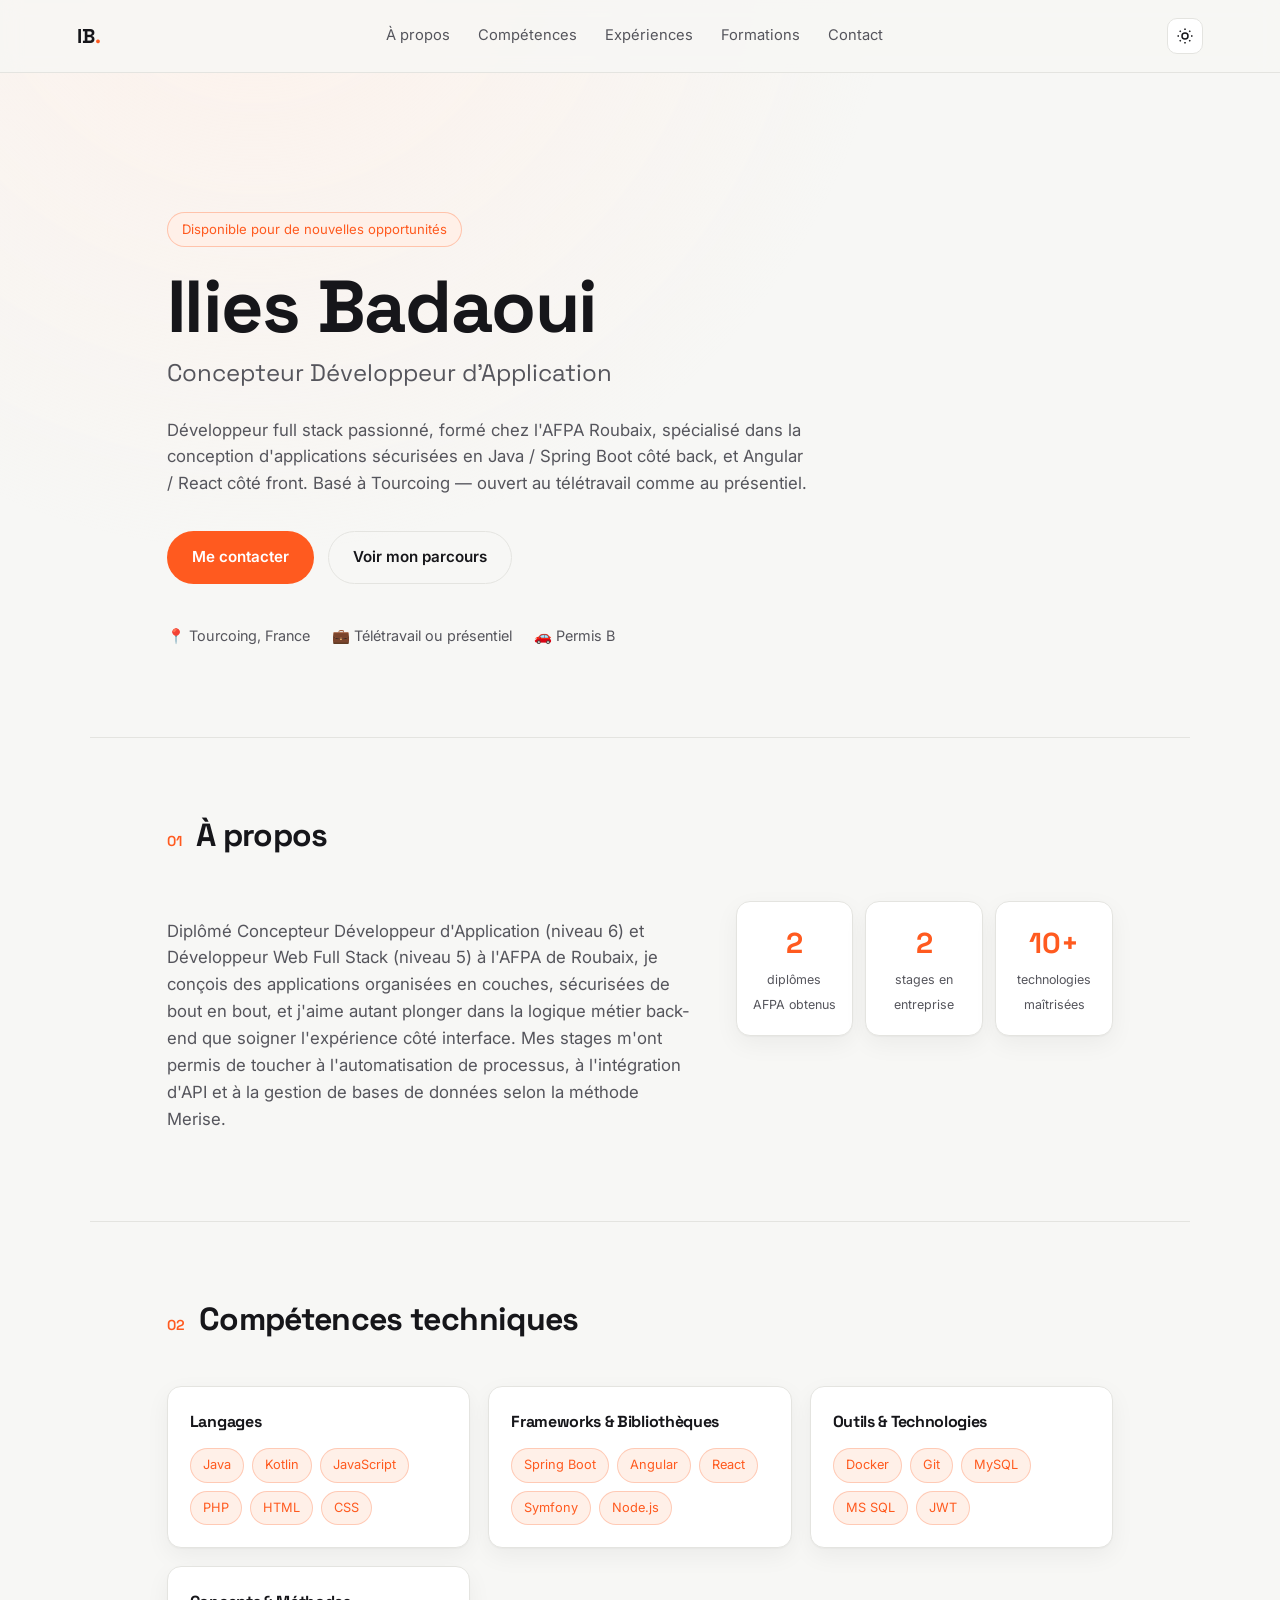
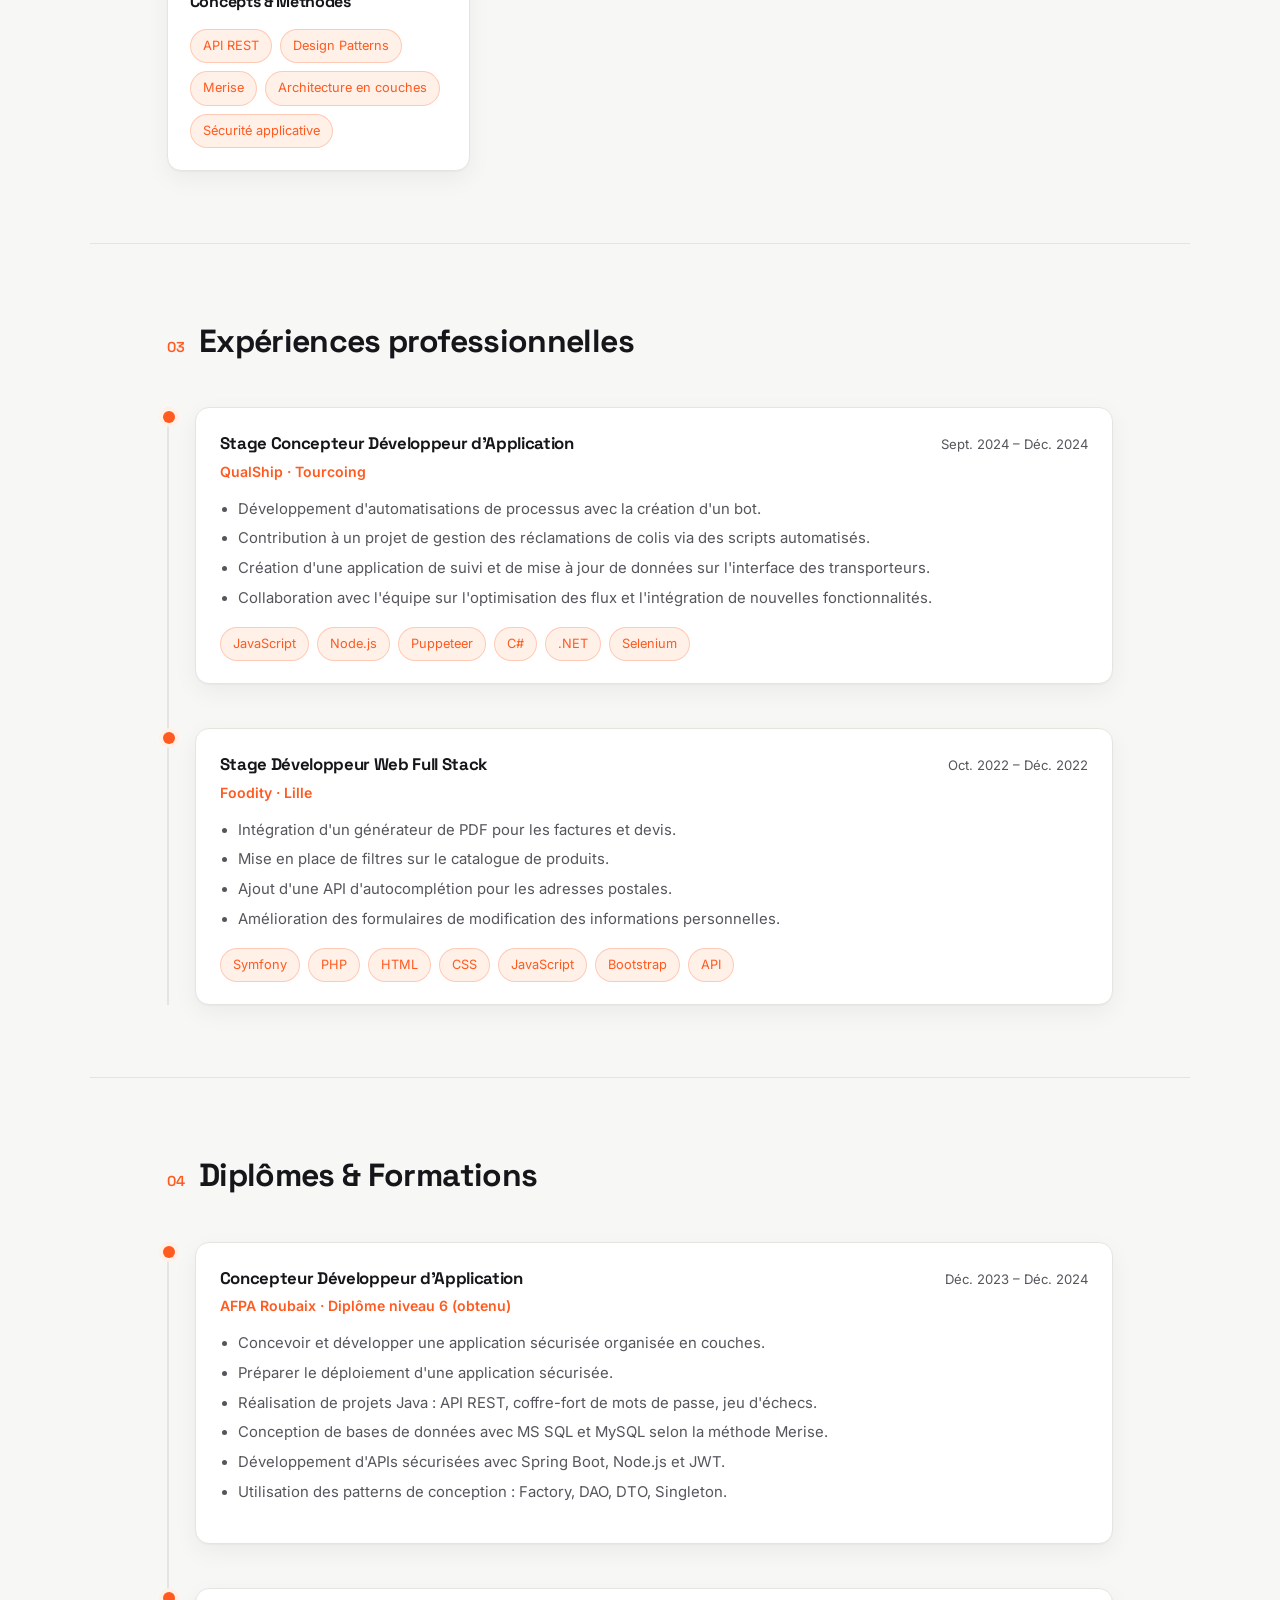
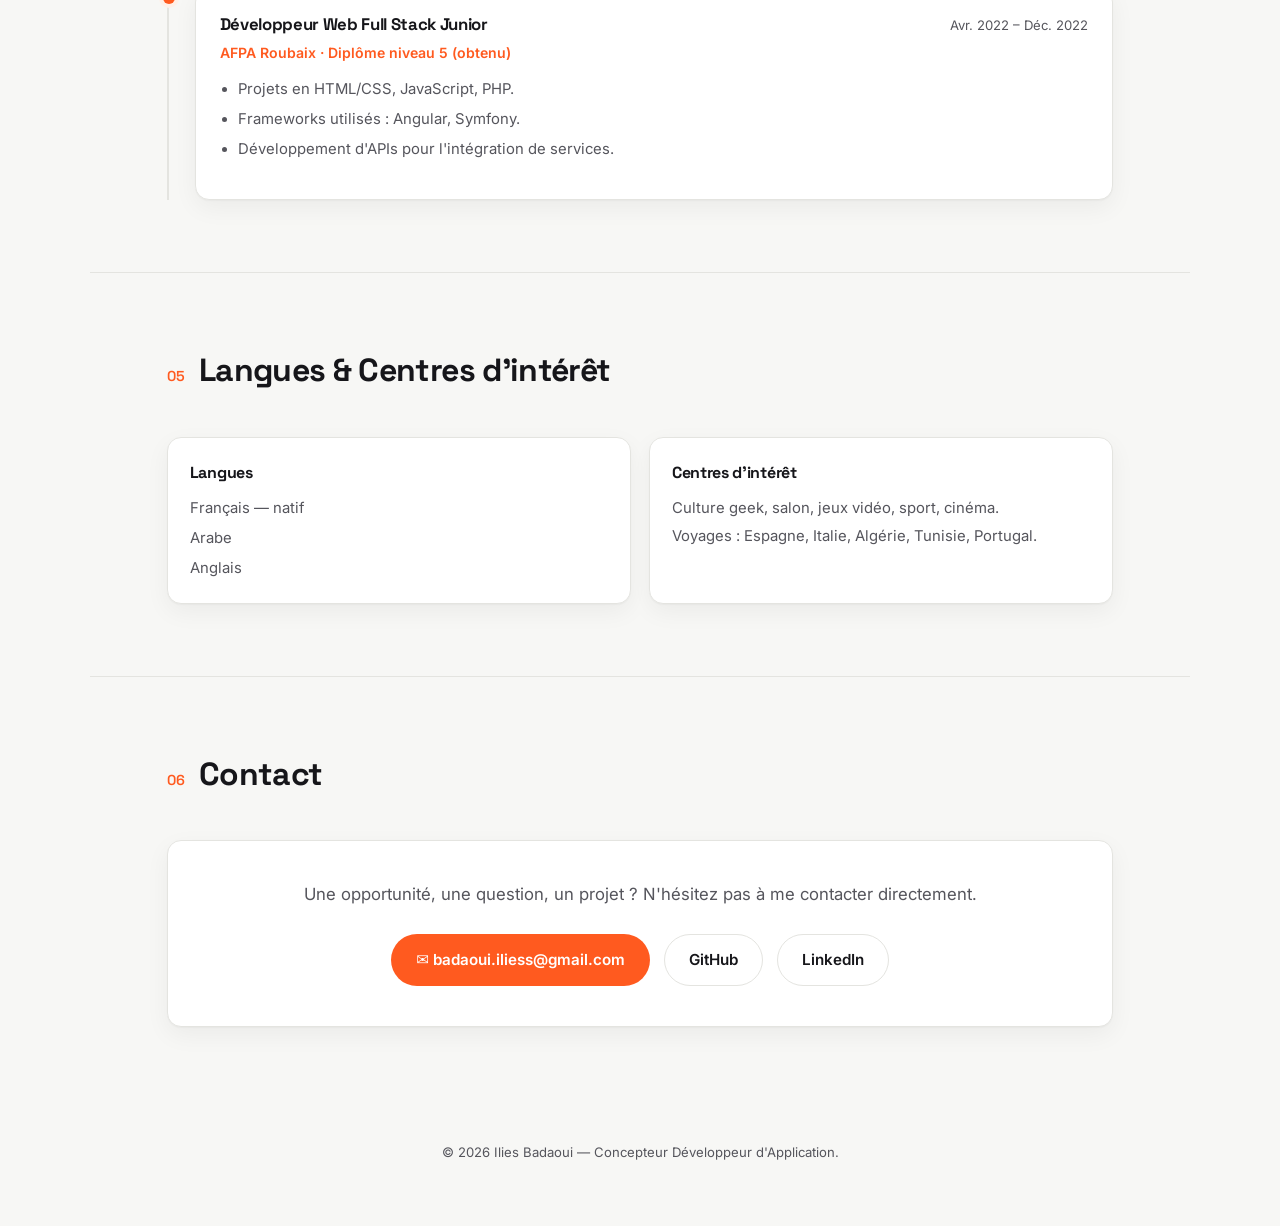
==== index.html @ b1a781f2 "Initial commit: portfolio Ilies Badaoui Site vitrine statique (HTML/CSS/JS) genere a partir du CV, p" ====
<!DOCTYPE html>
<html lang="fr">
<head>
<meta charset="UTF-8">
<meta name="viewport" content="width=device-width, initial-scale=1.0">
<title>Ilies Badaoui — Concepteur Développeur d'Application</title>
<meta name="description" content="Portfolio d'Ilies Badaoui, concepteur développeur d'application full stack — Java, Spring Boot, Angular, React, Node.js.">
<link rel="icon" href="data:,">
<link rel="preconnect" href="https://fonts.googleapis.com">
<link rel="preconnect" href="https://fonts.gstatic.com" crossorigin>
<link href="https://fonts.googleapis.com/css2?family=Space+Grotesk:wght@500;600;700&family=Inter:wght@400;500;600&display=swap" rel="stylesheet">
<link rel="stylesheet" href="style.css">
</head>
<body>

<div class="noise"></div>

<header class="nav">
  <a href="#top" class="nav-brand">IB<span class="dot">.</span></a>
  <nav class="nav-links">
    <a href="#apropos">À propos</a>
    <a href="#competences">Compétences</a>
    <a href="#experiences">Expériences</a>
    <a href="#formations">Formations</a>
    <a href="#contact">Contact</a>
  </nav>
  <div class="nav-actions">
    <button id="themeToggle" class="icon-btn" aria-label="Changer de thème" title="Changer de thème">
      <svg class="icon-sun" width="18" height="18" viewBox="0 0 24 24" fill="none" stroke="currentColor" stroke-width="2"><circle cx="12" cy="12" r="4"/><path d="M12 2v2M12 20v2M4.93 4.93l1.41 1.41M17.66 17.66l1.41 1.41M2 12h2M20 12h2M4.93 19.07l1.41-1.41M17.66 6.34l1.41-1.41"/></svg>
      <svg class="icon-moon" width="18" height="18" viewBox="0 0 24 24" fill="none" stroke="currentColor" stroke-width="2"><path d="M21 12.79A9 9 0 1 1 11.21 3 7 7 0 0 0 21 12.79z"/></svg>
    </button>
    <button class="nav-burger" id="navBurger" aria-label="Ouvrir le menu">
      <span></span><span></span><span></span>
    </button>
  </div>
</header>

<main id="top">

  <section class="hero">
    <div class="hero-inner">
      <p class="eyebrow reveal">Disponible pour de nouvelles opportunités</p>
      <h1 class="reveal">Ilies Badaoui</h1>
      <p class="hero-role reveal">Concepteur Développeur d'Application</p>
      <p class="hero-text reveal">
        Développeur full stack passionné, formé chez l'AFPA Roubaix, spécialisé dans la conception
        d'applications sécurisées en Java / Spring Boot côté back, et Angular / React côté front.
        Basé à Tourcoing — ouvert au télétravail comme au présentiel.
      </p>
      <div class="hero-cta reveal">
        <a href="#contact" class="btn btn-primary">Me contacter</a>
        <a href="#experiences" class="btn btn-ghost">Voir mon parcours</a>
      </div>
      <div class="hero-meta reveal">
        <span>📍 Tourcoing, France</span>
        <span>💼 Télétravail ou présentiel</span>
        <span>🚗 Permis B</span>
      </div>
    </div>
  </section>

  <section id="apropos" class="section">
    <div class="section-head">
      <span class="section-num">01</span>
      <h2>À propos</h2>
    </div>
    <div class="about-grid">
      <p class="about-text reveal">
        Diplômé Concepteur Développeur d'Application (niveau 6) et Développeur Web Full Stack (niveau 5)
        à l'AFPA de Roubaix, je conçois des applications organisées en couches, sécurisées de bout en bout,
        et j'aime autant plonger dans la logique métier back-end que soigner l'expérience côté interface.
        Mes stages m'ont permis de toucher à l'automatisation de processus, à l'intégration d'API et à la
        gestion de bases de données selon la méthode Merise.
      </p>
      <div class="about-cards reveal">
        <div class="about-card">
          <strong>2</strong>
          <span>diplômes AFPA obtenus</span>
        </div>
        <div class="about-card">
          <strong>2</strong>
          <span>stages en entreprise</span>
        </div>
        <div class="about-card">
          <strong>10+</strong>
          <span>technologies maîtrisées</span>
        </div>
      </div>
    </div>
  </section>

  <section id="competences" class="section">
    <div class="section-head">
      <span class="section-num">02</span>
      <h2>Compétences techniques</h2>
    </div>
    <div class="skills-grid">
      <div class="skill-card reveal">
        <h3>Langages</h3>
        <div class="tags">
          <span>Java</span><span>Kotlin</span><span>JavaScript</span><span>PHP</span><span>HTML</span><span>CSS</span>
        </div>
      </div>
      <div class="skill-card reveal">
        <h3>Frameworks &amp; Bibliothèques</h3>
        <div class="tags">
          <span>Spring Boot</span><span>Angular</span><span>React</span><span>Symfony</span><span>Node.js</span>
        </div>
      </div>
      <div class="skill-card reveal">
        <h3>Outils &amp; Technologies</h3>
        <div class="tags">
          <span>Docker</span><span>Git</span><span>MySQL</span><span>MS SQL</span><span>JWT</span>
        </div>
      </div>
      <div class="skill-card reveal">
        <h3>Concepts &amp; Méthodes</h3>
        <div class="tags">
          <span>API REST</span><span>Design Patterns</span><span>Merise</span><span>Architecture en couches</span><span>Sécurité applicative</span>
        </div>
      </div>
    </div>
  </section>

  <section id="experiences" class="section">
    <div class="section-head">
      <span class="section-num">03</span>
      <h2>Expériences professionnelles</h2>
    </div>
    <div class="timeline">

      <article class="timeline-item reveal">
        <div class="timeline-dot"></div>
        <div class="timeline-content">
          <div class="timeline-top">
            <h3>Stage Concepteur Développeur d'Application</h3>
            <span class="timeline-date">Sept. 2024 – Déc. 2024</span>
          </div>
          <p class="timeline-org">QualShip · Tourcoing</p>
          <ul>
            <li>Développement d'automatisations de processus avec la création d'un bot.</li>
            <li>Contribution à un projet de gestion des réclamations de colis via des scripts automatisés.</li>
            <li>Création d'une application de suivi et de mise à jour de données sur l'interface des transporteurs.</li>
            <li>Collaboration avec l'équipe sur l'optimisation des flux et l'intégration de nouvelles fonctionnalités.</li>
          </ul>
          <div class="tags">
            <span>JavaScript</span><span>Node.js</span><span>Puppeteer</span><span>C#</span><span>.NET</span><span>Selenium</span>
          </div>
        </div>
      </article>

      <article class="timeline-item reveal">
        <div class="timeline-dot"></div>
        <div class="timeline-content">
          <div class="timeline-top">
            <h3>Stage Développeur Web Full Stack</h3>
            <span class="timeline-date">Oct. 2022 – Déc. 2022</span>
          </div>
          <p class="timeline-org">Foodity · Lille</p>
          <ul>
            <li>Intégration d'un générateur de PDF pour les factures et devis.</li>
            <li>Mise en place de filtres sur le catalogue de produits.</li>
            <li>Ajout d'une API d'autocomplétion pour les adresses postales.</li>
            <li>Amélioration des formulaires de modification des informations personnelles.</li>
          </ul>
          <div class="tags">
            <span>Symfony</span><span>PHP</span><span>HTML</span><span>CSS</span><span>JavaScript</span><span>Bootstrap</span><span>API</span>
          </div>
        </div>
      </article>

    </div>
  </section>

  <section id="formations" class="section">
    <div class="section-head">
      <span class="section-num">04</span>
      <h2>Diplômes &amp; Formations</h2>
    </div>
    <div class="timeline">

      <article class="timeline-item reveal">
        <div class="timeline-dot"></div>
        <div class="timeline-content">
          <div class="timeline-top">
            <h3>Concepteur Développeur d'Application</h3>
            <span class="timeline-date">Déc. 2023 – Déc. 2024</span>
          </div>
          <p class="timeline-org">AFPA Roubaix · Diplôme niveau 6 (obtenu)</p>
          <ul>
            <li>Concevoir et développer une application sécurisée organisée en couches.</li>
            <li>Préparer le déploiement d'une application sécurisée.</li>
            <li>Réalisation de projets Java : API REST, coffre-fort de mots de passe, jeu d'échecs.</li>
            <li>Conception de bases de données avec MS SQL et MySQL selon la méthode Merise.</li>
            <li>Développement d'APIs sécurisées avec Spring Boot, Node.js et JWT.</li>
            <li>Utilisation des patterns de conception : Factory, DAO, DTO, Singleton.</li>
          </ul>
        </div>
      </article>

      <article class="timeline-item reveal">
        <div class="timeline-dot"></div>
        <div class="timeline-content">
          <div class="timeline-top">
            <h3>Développeur Web Full Stack Junior</h3>
            <span class="timeline-date">Avr. 2022 – Déc. 2022</span>
          </div>
          <p class="timeline-org">AFPA Roubaix · Diplôme niveau 5 (obtenu)</p>
          <ul>
            <li>Projets en HTML/CSS, JavaScript, PHP.</li>
            <li>Frameworks utilisés : Angular, Symfony.</li>
            <li>Développement d'APIs pour l'intégration de services.</li>
          </ul>
        </div>
      </article>

    </div>
  </section>

  <section class="section">
    <div class="section-head">
      <span class="section-num">05</span>
      <h2>Langues &amp; Centres d'intérêt</h2>
    </div>
    <div class="misc-grid">
      <div class="misc-card reveal">
        <h3>Langues</h3>
        <ul class="plain-list">
          <li>Français — natif</li>
          <li>Arabe</li>
          <li>Anglais</li>
        </ul>
      </div>
      <div class="misc-card reveal">
        <h3>Centres d'intérêt</h3>
        <p>Culture geek, salon, jeux vidéo, sport, cinéma.</p>
        <p>Voyages : Espagne, Italie, Algérie, Tunisie, Portugal.</p>
      </div>
    </div>
  </section>

  <section id="contact" class="section contact-section">
    <div class="section-head">
      <span class="section-num">06</span>
      <h2>Contact</h2>
    </div>
    <div class="contact-box reveal">
      <p>Une opportunité, une question, un projet ? N'hésitez pas à me contacter directement.</p>
      <div class="contact-links">
        <a href="mailto:badaoui.iliess@gmail.com" class="btn btn-primary">✉️ badaoui.iliess@gmail.com</a>
        <a href="https://github.com/" class="btn btn-ghost" id="githubLink" target="_blank" rel="noopener">GitHub</a>
        <a href="https://www.linkedin.com/" class="btn btn-ghost" id="linkedinLink" target="_blank" rel="noopener">LinkedIn</a>
      </div>
    </div>
  </section>

</main>

<footer class="footer">
  <p>© <span id="year"></span> Ilies Badaoui — Concepteur Développeur d'Application.</p>
</footer>

<script src="script.js"></script>
</body>
</html>
---- style.css ----
:root {
  --bg: #f7f7f5;
  --bg-alt: #ffffff;
  --text: #16161a;
  --text-soft: #55555c;
  --border: #e4e4e0;
  --accent: #ff5a1f;
  --accent-soft: #fff0e8;
  --card: #ffffff;
  --shadow: 0 1px 2px rgba(20,20,20,.04), 0 8px 24px rgba(20,20,20,.05);
  --radius: 14px;
  --font-display: 'Space Grotesk', 'Inter', system-ui, sans-serif;
  --font-body: 'Inter', system-ui, sans-serif;
  color-scheme: light;
}

@media (prefers-color-scheme: dark) {
  :root:not([data-theme="light"]) {
    --bg: #0d0d0f;
    --bg-alt: #131316;
    --text: #f2f2f0;
    --text-soft: #9a9aa2;
    --border: #232327;
    --accent: #ff6a33;
    --accent-soft: #2a1710;
    --card: #17171b;
    --shadow: 0 1px 2px rgba(0,0,0,.3), 0 12px 32px rgba(0,0,0,.35);
    color-scheme: dark;
  }
}

:root[data-theme="dark"] {
  --bg: #0d0d0f;
  --bg-alt: #131316;
  --text: #f2f2f0;
  --text-soft: #9a9aa2;
  --border: #232327;
  --accent: #ff6a33;
  --accent-soft: #2a1710;
  --card: #17171b;
  --shadow: 0 1px 2px rgba(0,0,0,.3), 0 12px 32px rgba(0,0,0,.35);
  color-scheme: dark;
}

* { box-sizing: border-box; }

html { scroll-behavior: smooth; }

body {
  margin: 0;
  background: var(--bg);
  color: var(--text);
  font-family: var(--font-body);
  line-height: 1.6;
  -webkit-font-smoothing: antialiased;
}

h1, h2, h3 {
  font-family: var(--font-display);
  color: var(--text);
  margin: 0;
  letter-spacing: -0.02em;
}

a { color: inherit; text-decoration: none; }

.noise {
  position: fixed;
  inset: 0;
  pointer-events: none;
  z-index: 0;
  background-image: radial-gradient(circle at 20% -10%, var(--accent-soft), transparent 45%);
  opacity: .8;
}

/* ---------- Nav ---------- */
.nav {
  position: sticky;
  top: 0;
  z-index: 50;
  display: flex;
  align-items: center;
  justify-content: space-between;
  padding: 18px 6vw;
  background: color-mix(in srgb, var(--bg) 82%, transparent);
  backdrop-filter: blur(10px);
  border-bottom: 1px solid var(--border);
}

.nav-brand {
  font-family: var(--font-display);
  font-weight: 700;
  font-size: 1.25rem;
}
.nav-brand .dot { color: var(--accent); }

.nav-links {
  display: flex;
  gap: 28px;
}
.nav-links a {
  font-size: .92rem;
  color: var(--text-soft);
  transition: color .2s ease;
}
.nav-links a:hover { color: var(--text); }

.nav-actions { display: flex; align-items: center; gap: 8px; }

.icon-btn {
  display: inline-flex;
  align-items: center;
  justify-content: center;
  width: 36px;
  height: 36px;
  border-radius: 10px;
  border: 1px solid var(--border);
  background: var(--bg-alt);
  color: var(--text);
  cursor: pointer;
}
.icon-moon { display: none; }
.icon-sun { display: inline-block; }
:root[data-theme="dark"] .icon-sun { display: none; }
:root[data-theme="dark"] .icon-moon { display: inline-block; }
@media (prefers-color-scheme: dark) {
  :root:not([data-theme="light"]) .icon-sun { display: none; }
  :root:not([data-theme="light"]) .icon-moon { display: inline-block; }
}

.nav-burger {
  display: none;
  flex-direction: column;
  gap: 4px;
  width: 36px;
  height: 36px;
  border: 1px solid var(--border);
  border-radius: 10px;
  background: var(--bg-alt);
  align-items: center;
  justify-content: center;
  cursor: pointer;
}
.nav-burger span {
  width: 16px;
  height: 2px;
  background: var(--text);
  border-radius: 2px;
}

/* ---------- Hero ---------- */
.hero {
  position: relative;
  z-index: 1;
  padding: 14vh 6vw 10vh;
  max-width: 1100px;
  margin: 0 auto;
}

.eyebrow {
  display: inline-flex;
  align-items: center;
  gap: 8px;
  font-size: .82rem;
  color: var(--accent);
  background: var(--accent-soft);
  border: 1px solid color-mix(in srgb, var(--accent) 30%, transparent);
  padding: 6px 14px;
  border-radius: 999px;
  margin-bottom: 22px;
}

.hero h1 {
  font-size: clamp(2.6rem, 6vw, 4.6rem);
  font-weight: 700;
  line-height: 1.02;
}

.hero-role {
  font-size: clamp(1.1rem, 2.2vw, 1.5rem);
  color: var(--text-soft);
  margin-top: 10px;
  font-family: var(--font-display);
}

.hero-text {
  max-width: 640px;
  margin-top: 22px;
  color: var(--text-soft);
  font-size: 1.05rem;
}

.hero-cta {
  display: flex;
  gap: 14px;
  margin-top: 34px;
  flex-wrap: wrap;
}

.hero-meta {
  display: flex;
  gap: 22px;
  margin-top: 40px;
  flex-wrap: wrap;
  font-size: .9rem;
  color: var(--text-soft);
}

.btn {
  display: inline-flex;
  align-items: center;
  gap: 8px;
  padding: 13px 24px;
  border-radius: 999px;
  font-weight: 600;
  font-size: .95rem;
  border: 1px solid transparent;
  cursor: pointer;
  transition: transform .18s ease, background .2s ease, border-color .2s ease;
}
.btn:hover { transform: translateY(-2px); }

.btn-primary {
  background: var(--accent);
  color: #fff;
}
.btn-primary:hover { background: color-mix(in srgb, var(--accent) 88%, black); }

.btn-ghost {
  background: transparent;
  border-color: var(--border);
  color: var(--text);
}
.btn-ghost:hover { border-color: var(--accent); color: var(--accent); }

/* ---------- Sections ---------- */
.section {
  position: relative;
  z-index: 1;
  max-width: 1100px;
  margin: 0 auto;
  padding: 8vh 6vw;
  border-top: 1px solid var(--border);
}

.section-head {
  display: flex;
  align-items: baseline;
  gap: 14px;
  margin-bottom: 40px;
}

.section-num {
  font-family: var(--font-display);
  color: var(--accent);
  font-weight: 600;
  font-size: .9rem;
}

.section-head h2 {
  font-size: clamp(1.5rem, 3vw, 2rem);
}

/* About */
.about-grid {
  display: grid;
  grid-template-columns: 1.4fr 1fr;
  gap: 40px;
  align-items: start;
}
.about-text { color: var(--text-soft); font-size: 1.05rem; }

.about-cards {
  display: grid;
  grid-template-columns: repeat(3, 1fr);
  gap: 12px;
}
.about-card {
  background: var(--card);
  border: 1px solid var(--border);
  border-radius: var(--radius);
  padding: 18px 14px;
  text-align: center;
  box-shadow: var(--shadow);
}
.about-card strong {
  display: block;
  font-family: var(--font-display);
  font-size: 1.8rem;
  color: var(--accent);
}
.about-card span {
  font-size: .78rem;
  color: var(--text-soft);
}

/* Skills */
.skills-grid {
  display: grid;
  grid-template-columns: repeat(auto-fit, minmax(230px, 1fr));
  gap: 18px;
}
.skill-card {
  background: var(--card);
  border: 1px solid var(--border);
  border-radius: var(--radius);
  padding: 22px;
  box-shadow: var(--shadow);
}
.skill-card h3 {
  font-size: 1rem;
  margin-bottom: 14px;
}

.tags {
  display: flex;
  flex-wrap: wrap;
  gap: 8px;
}
.tags span {
  font-size: .8rem;
  padding: 6px 12px;
  border-radius: 999px;
  background: var(--accent-soft);
  color: var(--accent);
  border: 1px solid color-mix(in srgb, var(--accent) 25%, transparent);
}

/* Timeline */
.timeline {
  position: relative;
  padding-left: 26px;
  border-left: 2px solid var(--border);
}
.timeline-item {
  position: relative;
  padding-bottom: 44px;
}
.timeline-item:last-child { padding-bottom: 0; }
.timeline-dot {
  position: absolute;
  left: -32px;
  top: 4px;
  width: 12px;
  height: 12px;
  border-radius: 50%;
  background: var(--accent);
  box-shadow: 0 0 0 4px var(--accent-soft);
}
.timeline-content {
  background: var(--card);
  border: 1px solid var(--border);
  border-radius: var(--radius);
  padding: 22px 24px;
  box-shadow: var(--shadow);
}
.timeline-top {
  display: flex;
  justify-content: space-between;
  align-items: baseline;
  flex-wrap: wrap;
  gap: 8px;
  margin-bottom: 4px;
}
.timeline-top h3 { font-size: 1.05rem; }
.timeline-date {
  font-size: .82rem;
  color: var(--text-soft);
  white-space: nowrap;
}
.timeline-org {
  color: var(--accent);
  font-size: .88rem;
  font-weight: 600;
  margin: 0 0 14px;
}
.timeline-content ul {
  margin: 0 0 16px;
  padding-left: 18px;
  color: var(--text-soft);
  font-size: .93rem;
}
.timeline-content li { margin-bottom: 6px; }
.timeline-content .tags { margin-top: 4px; }

/* Misc */
.misc-grid {
  display: grid;
  grid-template-columns: repeat(auto-fit, minmax(240px, 1fr));
  gap: 18px;
}
.misc-card {
  background: var(--card);
  border: 1px solid var(--border);
  border-radius: var(--radius);
  padding: 22px;
  box-shadow: var(--shadow);
}
.misc-card h3 { font-size: 1rem; margin-bottom: 12px; }
.misc-card p { color: var(--text-soft); font-size: .93rem; margin: 4px 0; }
.plain-list {
  list-style: none;
  padding: 0;
  margin: 0;
  color: var(--text-soft);
  font-size: .93rem;
  display: flex;
  flex-direction: column;
  gap: 6px;
}

/* Contact */
.contact-box {
  background: var(--card);
  border: 1px solid var(--border);
  border-radius: var(--radius);
  padding: 40px;
  text-align: center;
  box-shadow: var(--shadow);
}
.contact-box p {
  color: var(--text-soft);
  margin: 0 0 26px;
  font-size: 1.05rem;
}
.contact-links {
  display: flex;
  gap: 14px;
  justify-content: center;
  flex-wrap: wrap;
}

/* Footer */
.footer {
  text-align: center;
  padding: 30px 6vw 50px;
  color: var(--text-soft);
  font-size: .82rem;
}

/* Reveal animation */
.reveal {
  opacity: 0;
  transform: translateY(16px);
  transition: opacity .6s ease, transform .6s ease;
}
.reveal.in-view {
  opacity: 1;
  transform: translateY(0);
}

/* Responsive */
@media (max-width: 860px) {
  .nav-links { display: none; }
  .nav-burger { display: flex; }
  .about-grid { grid-template-columns: 1fr; }
}

@media (max-width: 860px) {
  .nav.open .nav-links {
    display: flex;
    position: absolute;
    top: 68px;
    left: 0;
    right: 0;
    flex-direction: column;
    background: var(--bg-alt);
    border-bottom: 1px solid var(--border);
    padding: 18px 6vw 24px;
    gap: 16px;
  }
}
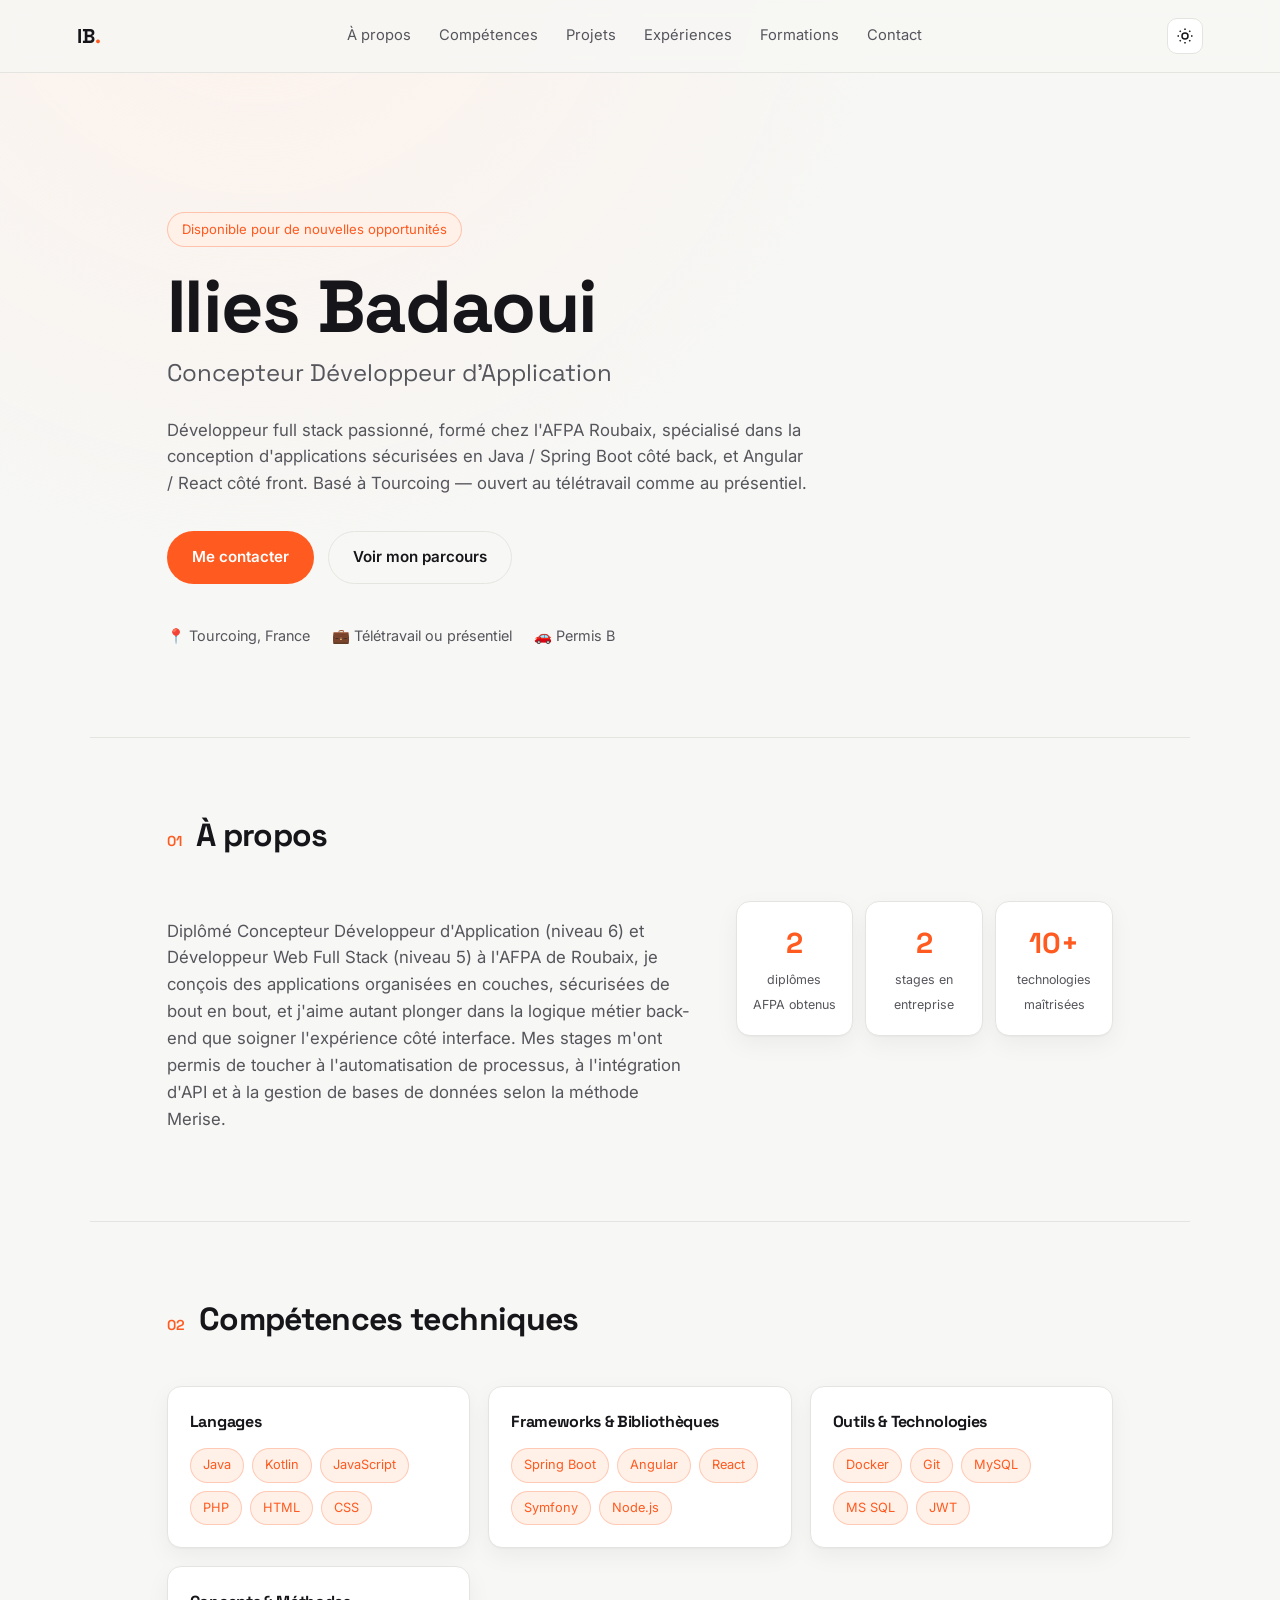
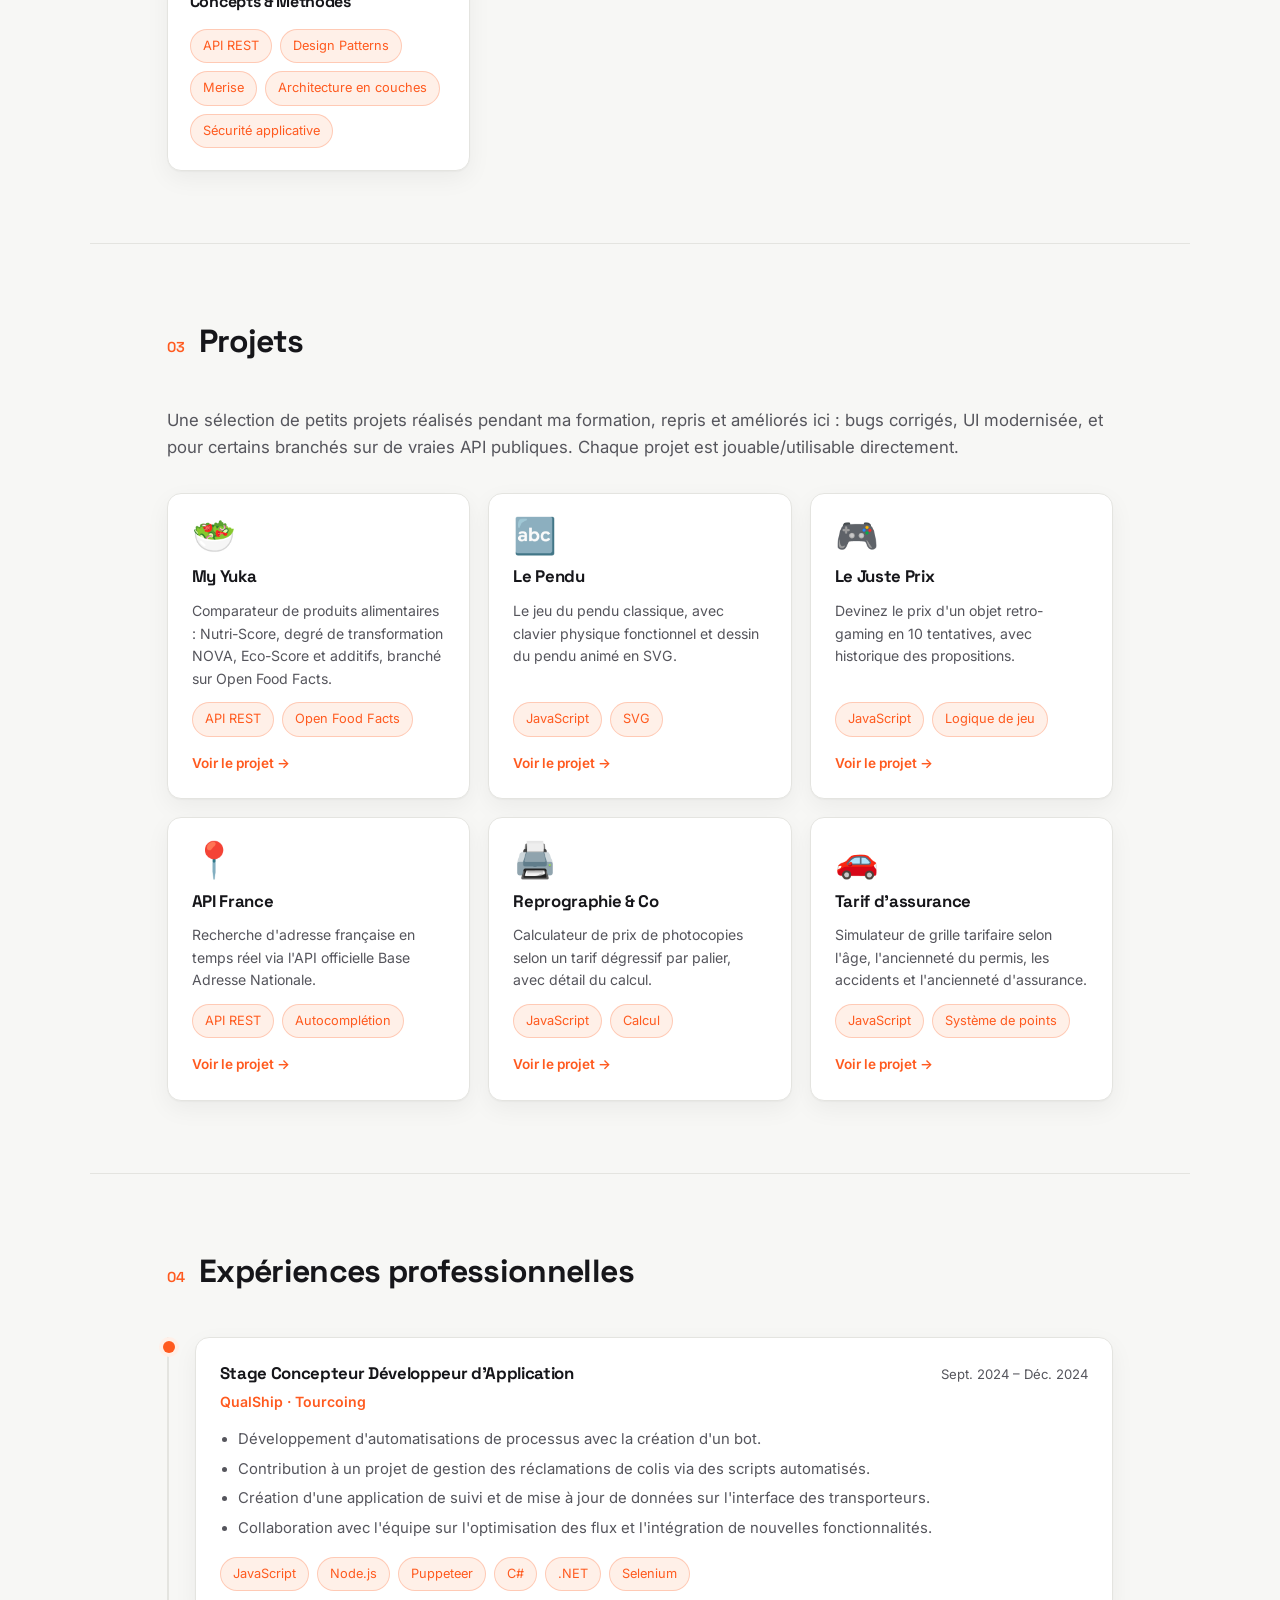
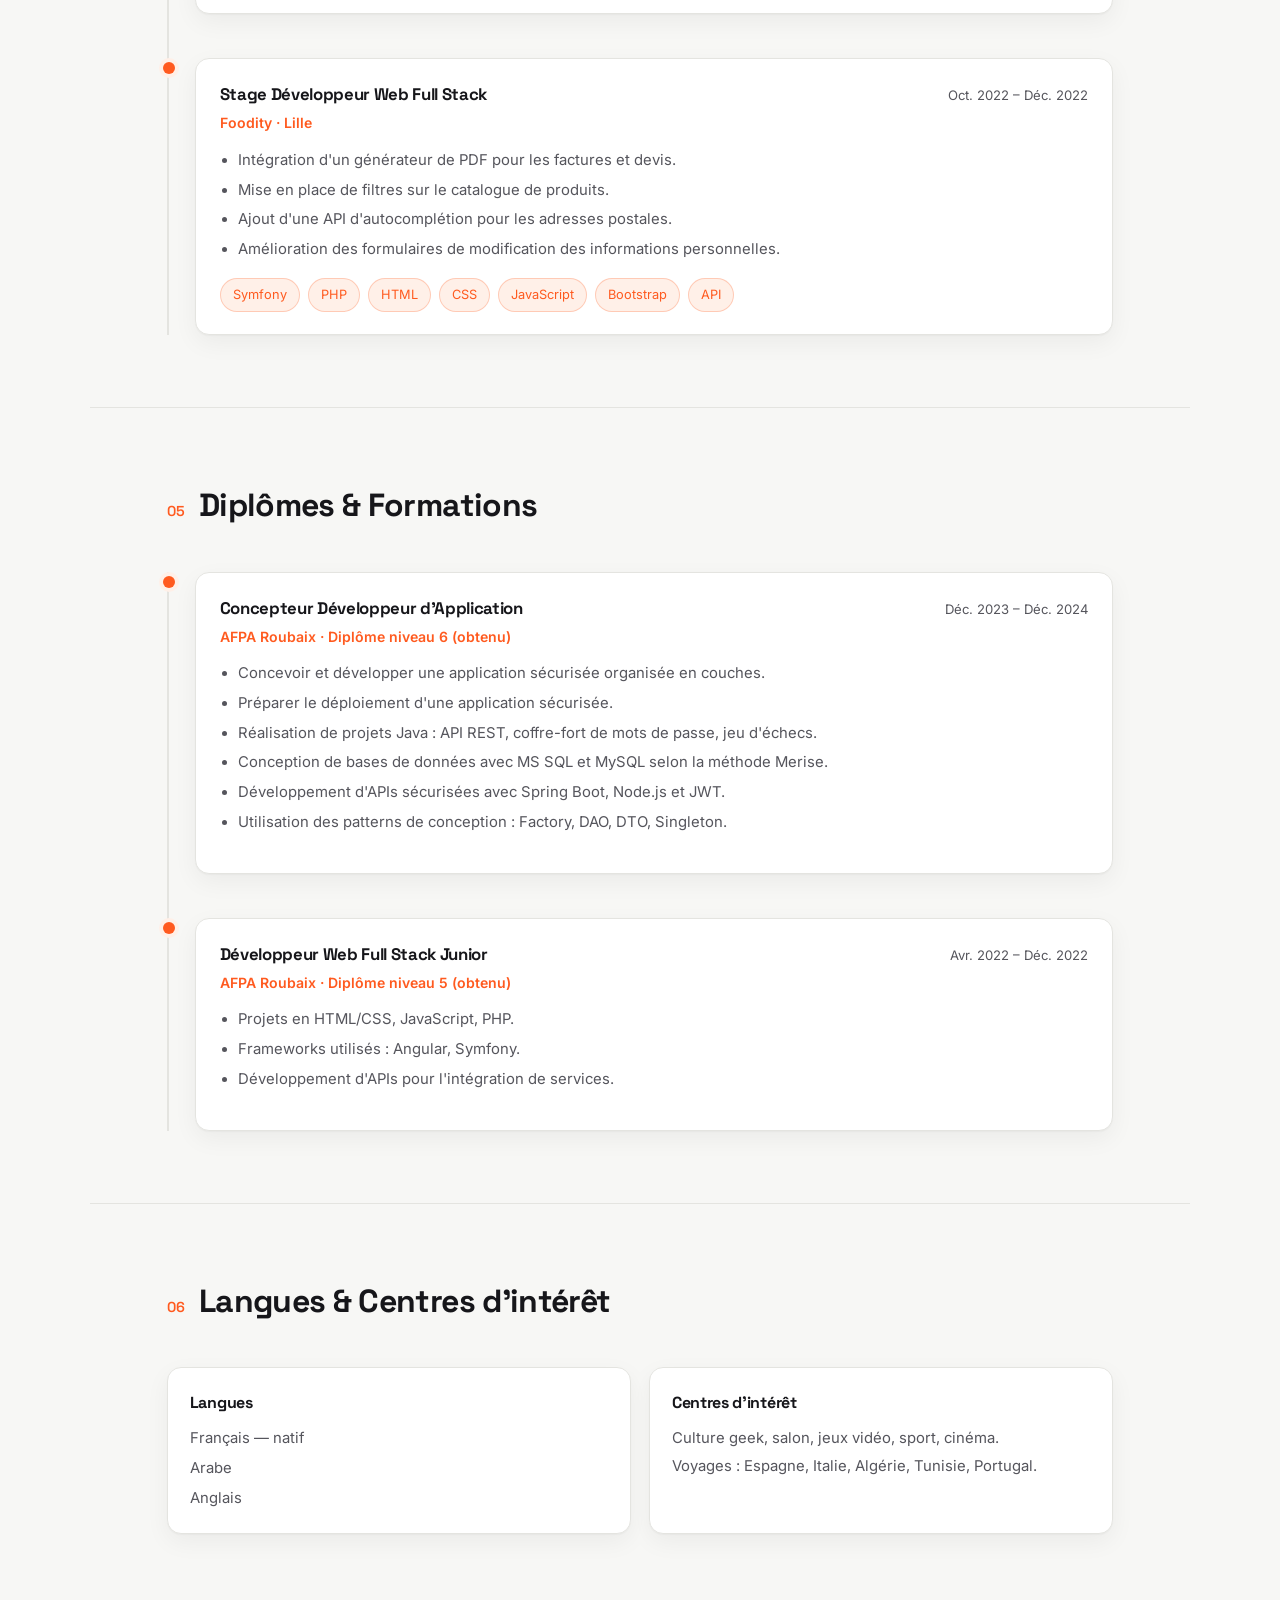
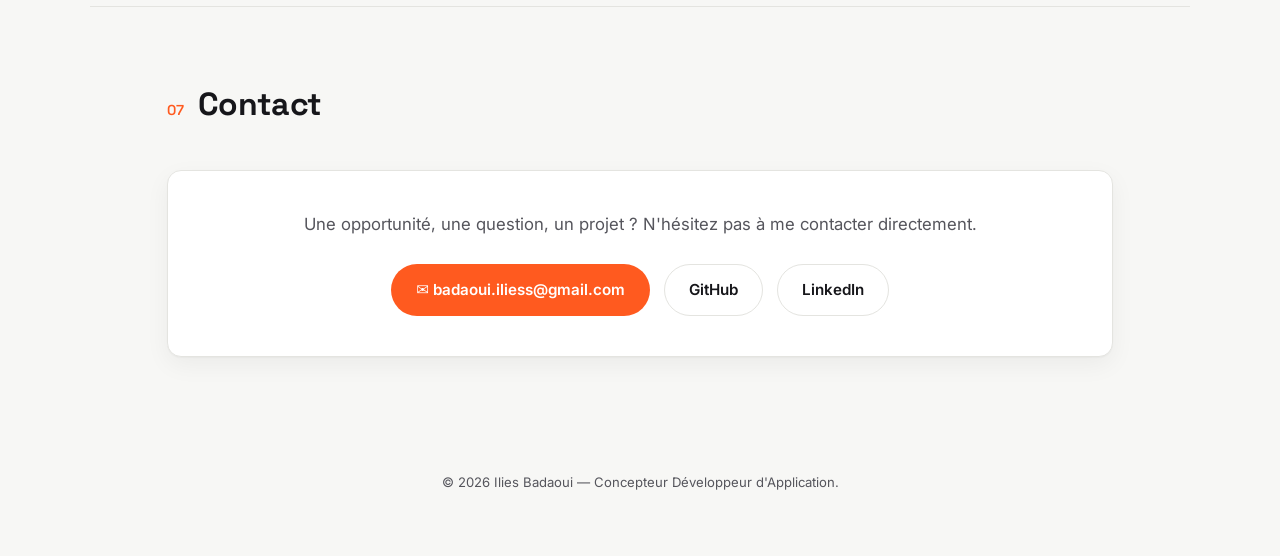
==== commit 36c3b680: "Ajout d'une section Projets avec 6 mini-projets rejoues Reconstruction amelioree de 6 projets d'ecol" ====
--- a/index.html
+++ b/index.html
@@ -20,6 +20,7 @@
   <nav class="nav-links">
     <a href="#apropos">À propos</a>
     <a href="#competences">Compétences</a>
+    <a href="#projets">Projets</a>
     <a href="#experiences">Expériences</a>
     <a href="#formations">Formations</a>
     <a href="#contact">Contact</a>
@@ -122,9 +123,72 @@
     </div>
   </section>
 
+  <section id="projets" class="section">
+    <div class="section-head">
+      <span class="section-num">03</span>
+      <h2>Projets</h2>
+    </div>
+    <p class="about-text reveal" style="margin-bottom: 32px;">
+      Une sélection de petits projets réalisés pendant ma formation, repris et améliorés ici :
+      bugs corrigés, UI modernisée, et pour certains branchés sur de vraies API publiques.
+      Chaque projet est jouable/utilisable directement.
+    </p>
+    <div class="projects-grid">
+
+      <a href="projects/my-yuka.html" class="project-card reveal">
+        <div class="project-card-icon">🥗</div>
+        <h3>My Yuka</h3>
+        <p>Comparateur de produits alimentaires : Nutri-Score, degré de transformation NOVA, Eco-Score et additifs, branché sur Open Food Facts.</p>
+        <div class="tags"><span>API REST</span><span>Open Food Facts</span></div>
+        <span class="project-card-link">Voir le projet →</span>
+      </a>
+
+      <a href="projects/pendu.html" class="project-card reveal">
+        <div class="project-card-icon">🔤</div>
+        <h3>Le Pendu</h3>
+        <p>Le jeu du pendu classique, avec clavier physique fonctionnel et dessin du pendu animé en SVG.</p>
+        <div class="tags"><span>JavaScript</span><span>SVG</span></div>
+        <span class="project-card-link">Voir le projet →</span>
+      </a>
+
+      <a href="projects/juste-prix.html" class="project-card reveal">
+        <div class="project-card-icon">🎮</div>
+        <h3>Le Juste Prix</h3>
+        <p>Devinez le prix d'un objet retro-gaming en 10 tentatives, avec historique des propositions.</p>
+        <div class="tags"><span>JavaScript</span><span>Logique de jeu</span></div>
+        <span class="project-card-link">Voir le projet →</span>
+      </a>
+
+      <a href="projects/api-france.html" class="project-card reveal">
+        <div class="project-card-icon">📍</div>
+        <h3>API France</h3>
+        <p>Recherche d'adresse française en temps réel via l'API officielle Base Adresse Nationale.</p>
+        <div class="tags"><span>API REST</span><span>Autocomplétion</span></div>
+        <span class="project-card-link">Voir le projet →</span>
+      </a>
+
+      <a href="projects/reprographie.html" class="project-card reveal">
+        <div class="project-card-icon">🖨️</div>
+        <h3>Reprographie &amp; Co</h3>
+        <p>Calculateur de prix de photocopies selon un tarif dégressif par palier, avec détail du calcul.</p>
+        <div class="tags"><span>JavaScript</span><span>Calcul</span></div>
+        <span class="project-card-link">Voir le projet →</span>
+      </a>
+
+      <a href="projects/assurance.html" class="project-card reveal">
+        <div class="project-card-icon">🚗</div>
+        <h3>Tarif d'assurance</h3>
+        <p>Simulateur de grille tarifaire selon l'âge, l'ancienneté du permis, les accidents et l'ancienneté d'assurance.</p>
+        <div class="tags"><span>JavaScript</span><span>Système de points</span></div>
+        <span class="project-card-link">Voir le projet →</span>
+      </a>
+
+    </div>
+  </section>
+
   <section id="experiences" class="section">
     <div class="section-head">
-      <span class="section-num">03</span>
+      <span class="section-num">04</span>
       <h2>Expériences professionnelles</h2>
     </div>
     <div class="timeline">
@@ -174,7 +238,7 @@
 
   <section id="formations" class="section">
     <div class="section-head">
-      <span class="section-num">04</span>
+      <span class="section-num">05</span>
       <h2>Diplômes &amp; Formations</h2>
     </div>
     <div class="timeline">
@@ -219,7 +283,7 @@
 
   <section class="section">
     <div class="section-head">
-      <span class="section-num">05</span>
+      <span class="section-num">06</span>
       <h2>Langues &amp; Centres d'intérêt</h2>
     </div>
     <div class="misc-grid">
@@ -241,7 +305,7 @@
 
   <section id="contact" class="section contact-section">
     <div class="section-head">
-      <span class="section-num">06</span>
+      <span class="section-num">07</span>
       <h2>Contact</h2>
     </div>
     <div class="contact-box reveal">
--- a/style.css
+++ b/style.css
@@ -326,6 +326,46 @@
   border: 1px solid color-mix(in srgb, var(--accent) 25%, transparent);
 }
 
+/* Projects */
+.projects-grid {
+  display: grid;
+  grid-template-columns: repeat(auto-fit, minmax(260px, 1fr));
+  gap: 18px;
+}
+.project-card {
+  background: var(--card);
+  border: 1px solid var(--border);
+  border-radius: var(--radius);
+  padding: 24px;
+  box-shadow: var(--shadow);
+  display: flex;
+  flex-direction: column;
+  gap: 10px;
+  transition: transform .18s ease, border-color .2s ease;
+}
+.project-card:hover {
+  transform: translateY(-4px);
+  border-color: var(--accent);
+}
+.project-card-icon {
+  font-size: 2.2rem;
+  line-height: 1;
+}
+.project-card h3 { font-size: 1.05rem; }
+.project-card p {
+  color: var(--text-soft);
+  font-size: .88rem;
+  margin: 0;
+  flex: 1;
+}
+.project-card .tags { margin-top: 2px; }
+.project-card-link {
+  font-size: .85rem;
+  font-weight: 600;
+  color: var(--accent);
+  margin-top: 6px;
+}
+
 /* Timeline */
 .timeline {
   position: relative;
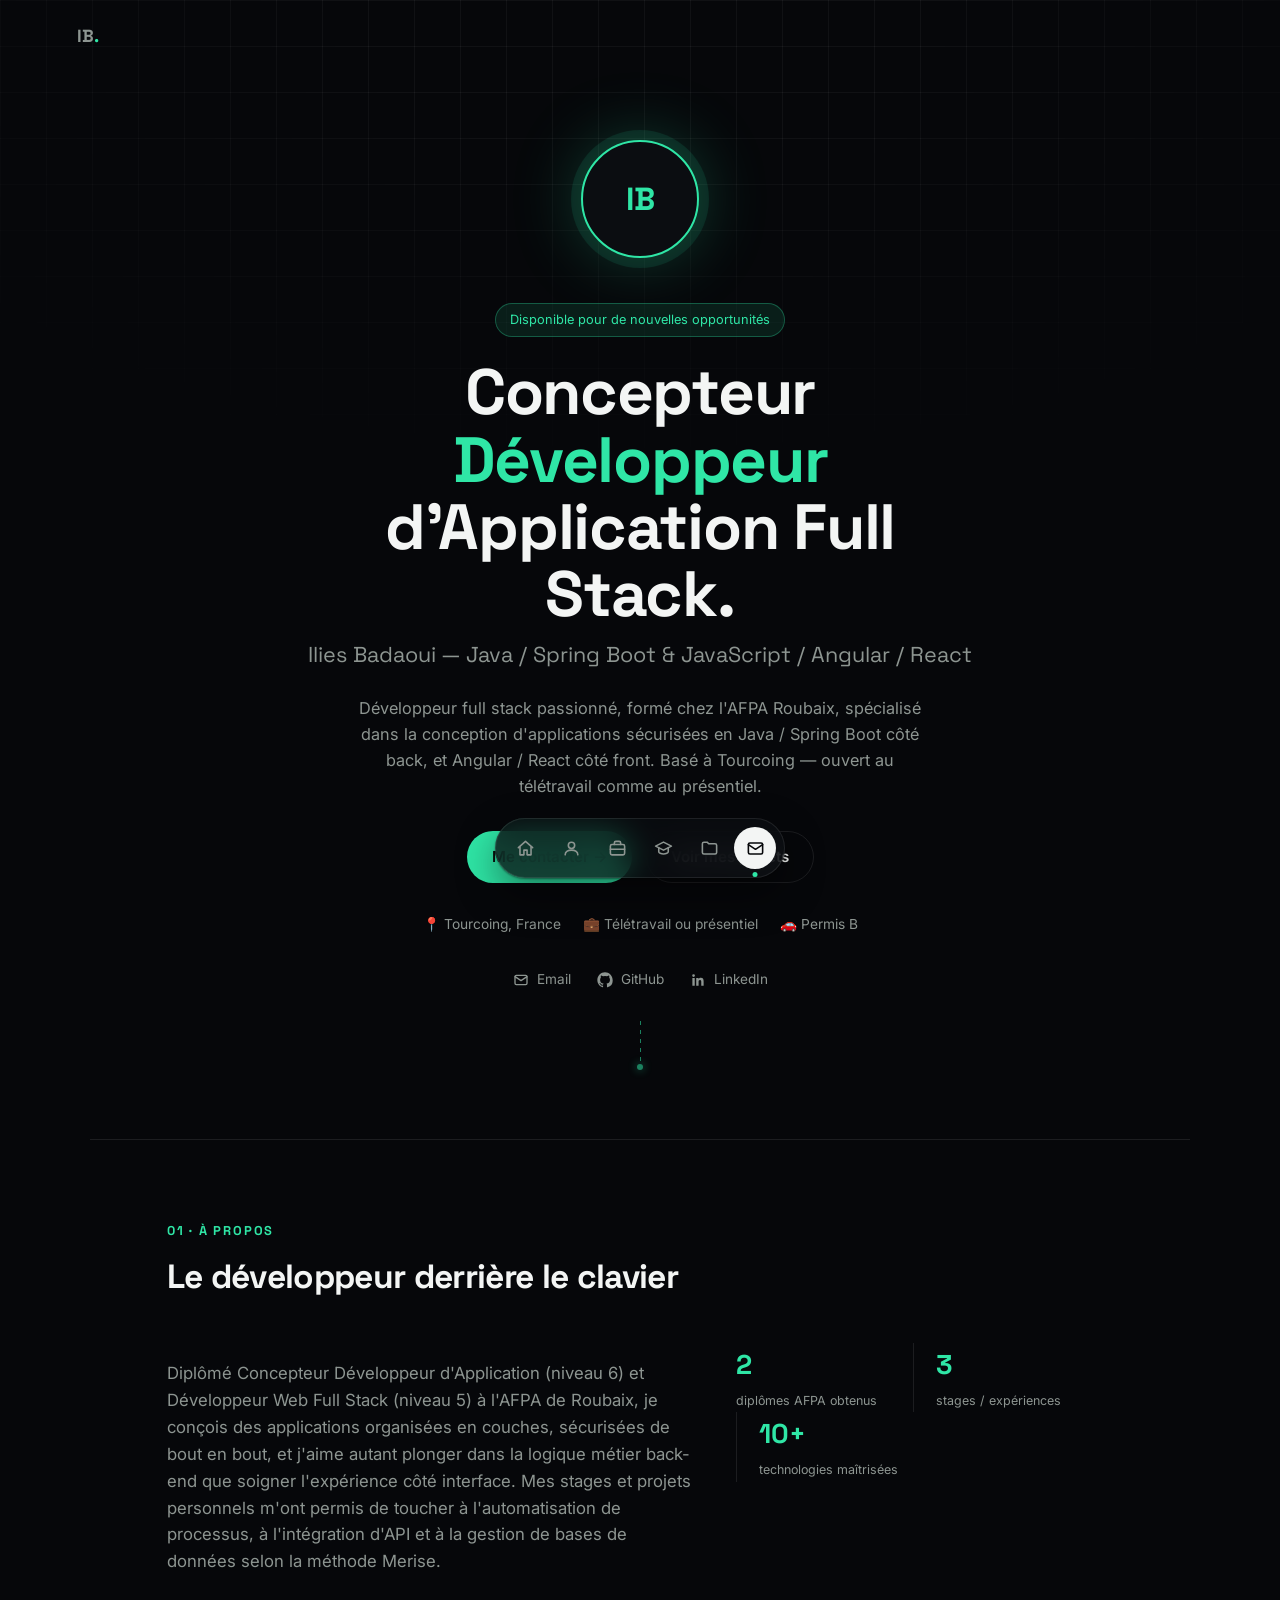
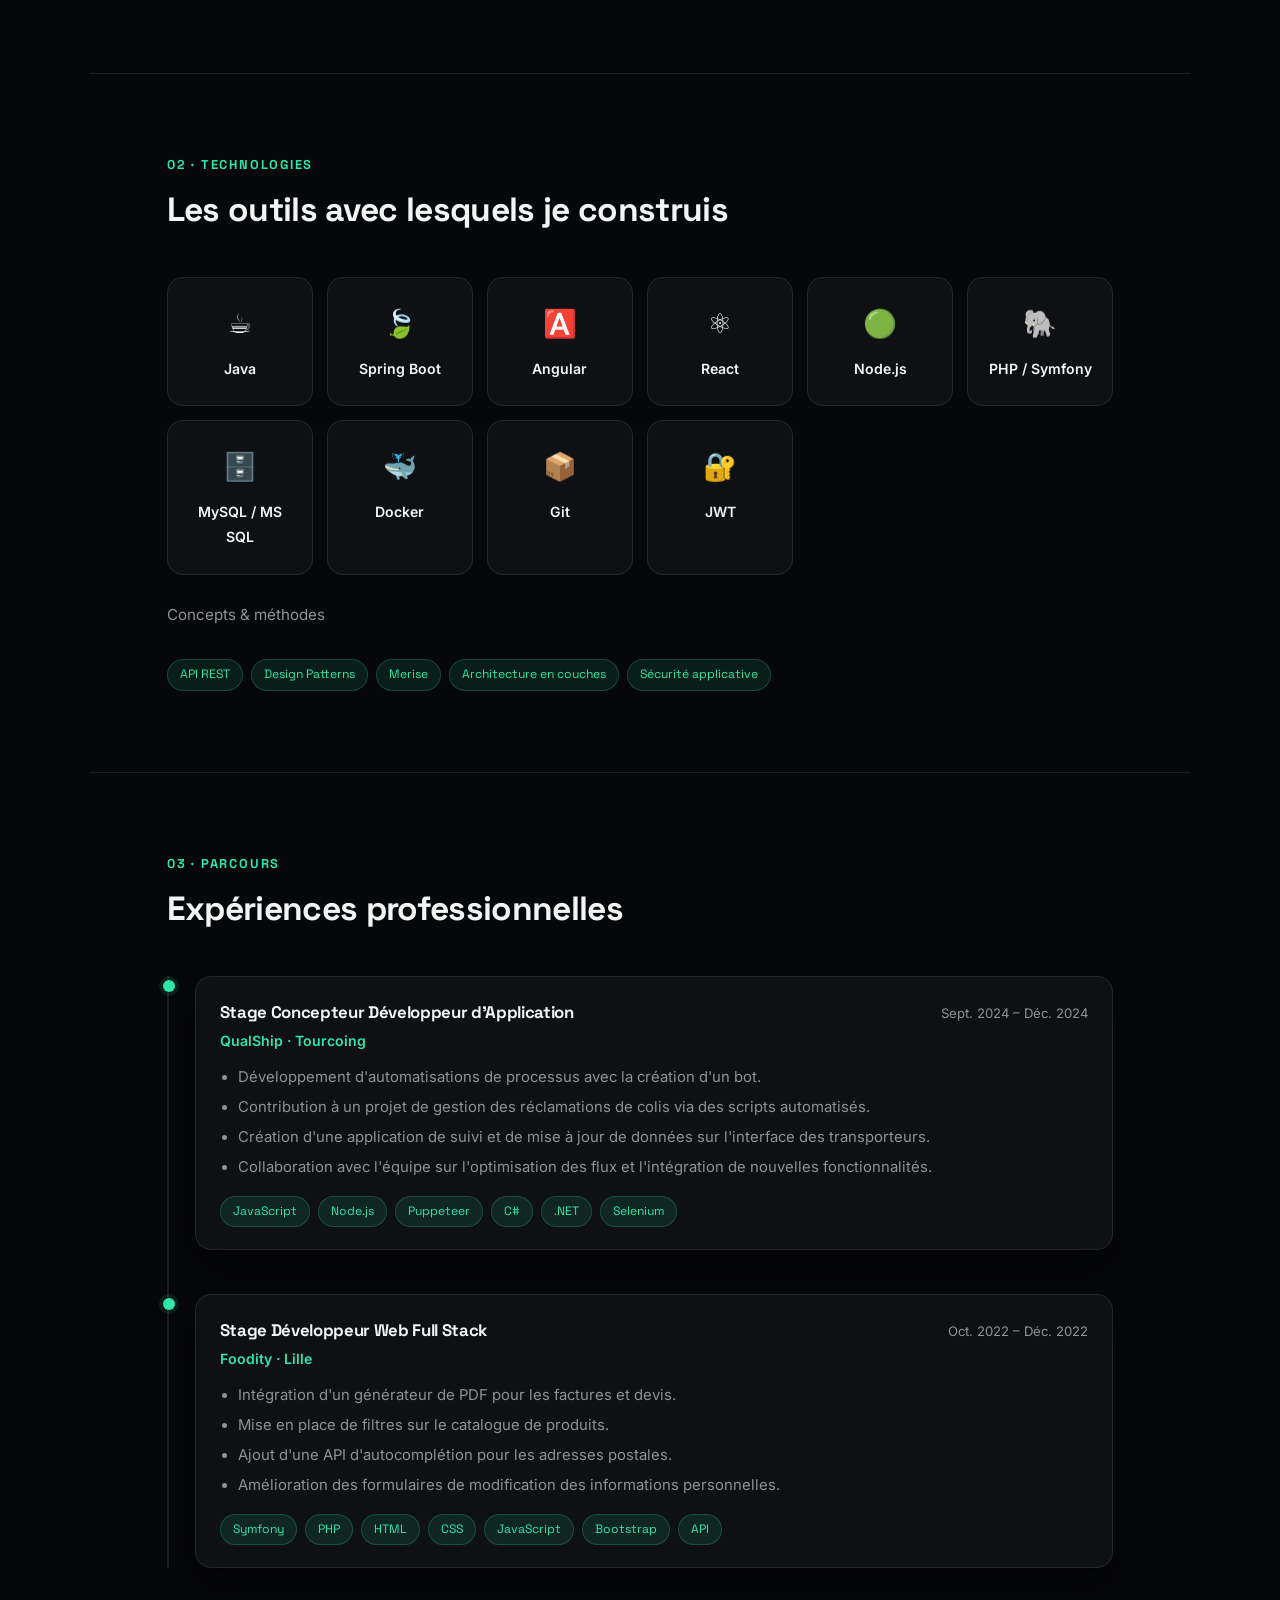
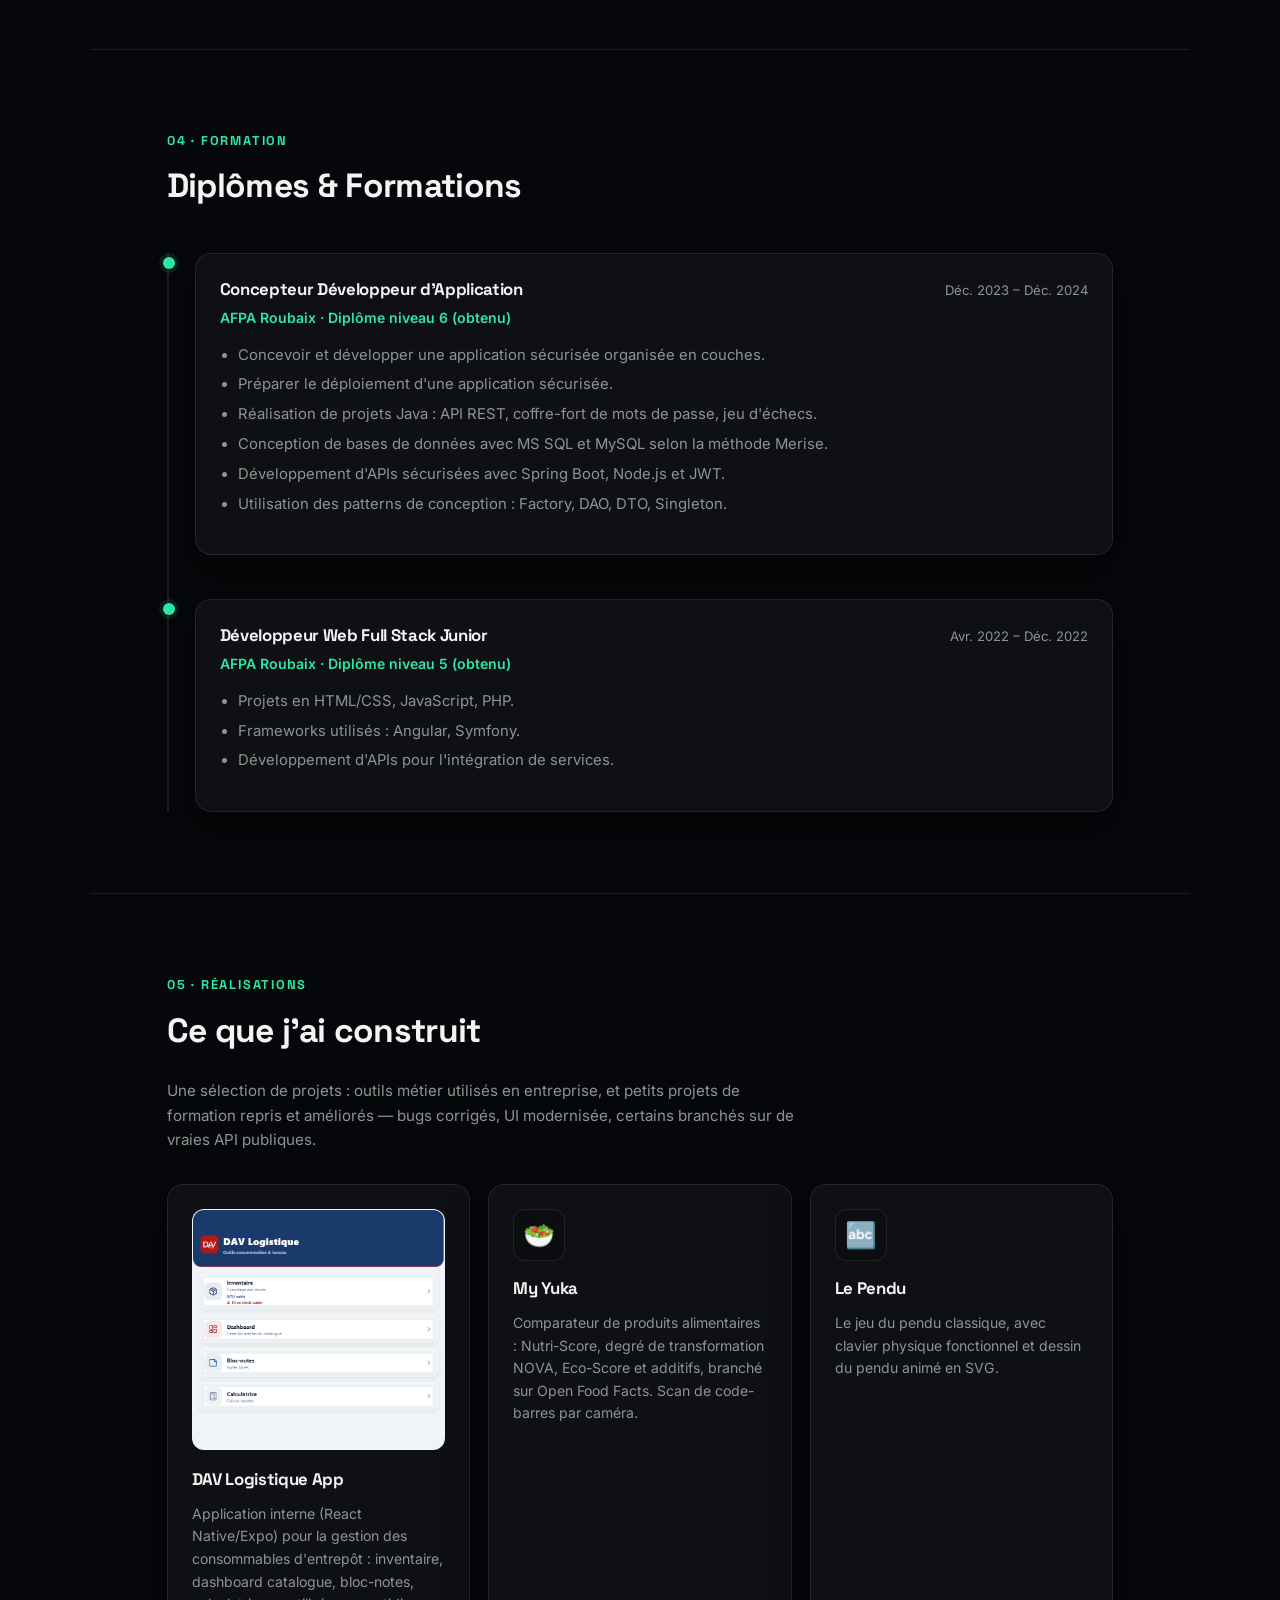
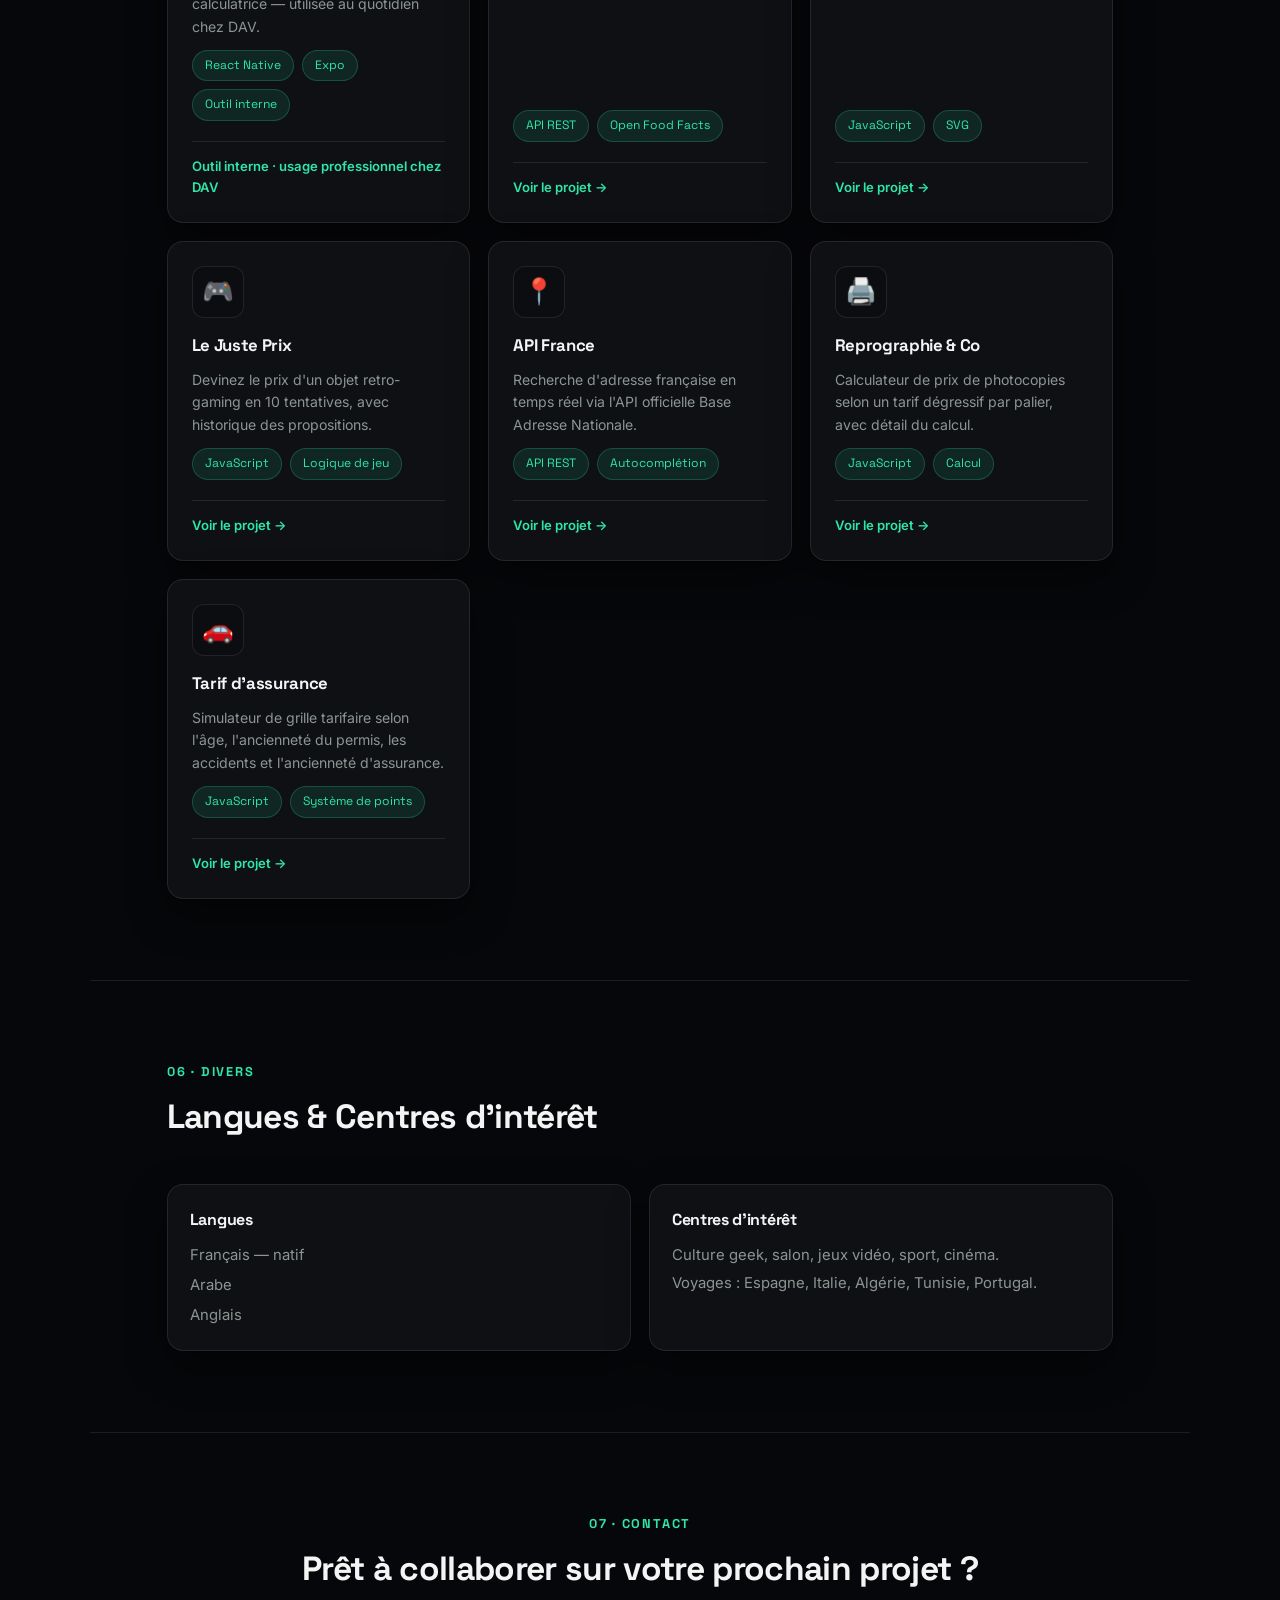
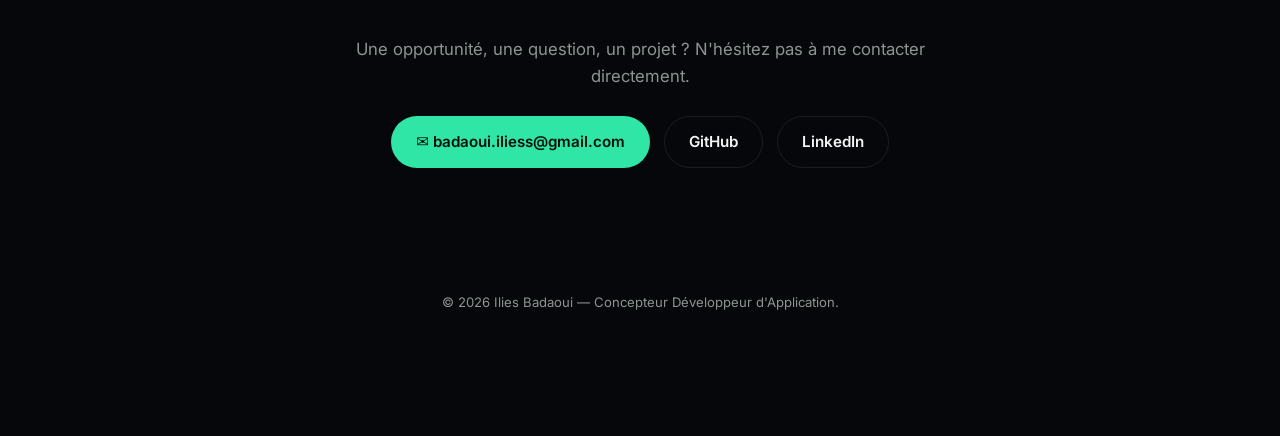
==== commit 9024f24b: "Refonte visuelle du portfolio + ajout du projet DAV Logistique App - Nouveau design dark-only inspir" ====
--- a/index.html
+++ b/index.html
@@ -17,72 +17,69 @@
 
 <header class="nav">
   <a href="#top" class="nav-brand">IB<span class="dot">.</span></a>
-  <nav class="nav-links">
-    <a href="#apropos">À propos</a>
-    <a href="#competences">Compétences</a>
-    <a href="#projets">Projets</a>
-    <a href="#experiences">Expériences</a>
-    <a href="#formations">Formations</a>
-    <a href="#contact">Contact</a>
-  </nav>
-  <div class="nav-actions">
-    <button id="themeToggle" class="icon-btn" aria-label="Changer de thème" title="Changer de thème">
-      <svg class="icon-sun" width="18" height="18" viewBox="0 0 24 24" fill="none" stroke="currentColor" stroke-width="2"><circle cx="12" cy="12" r="4"/><path d="M12 2v2M12 20v2M4.93 4.93l1.41 1.41M17.66 17.66l1.41 1.41M2 12h2M20 12h2M4.93 19.07l1.41-1.41M17.66 6.34l1.41-1.41"/></svg>
-      <svg class="icon-moon" width="18" height="18" viewBox="0 0 24 24" fill="none" stroke="currentColor" stroke-width="2"><path d="M21 12.79A9 9 0 1 1 11.21 3 7 7 0 0 0 21 12.79z"/></svg>
-    </button>
-    <button class="nav-burger" id="navBurger" aria-label="Ouvrir le menu">
-      <span></span><span></span><span></span>
-    </button>
-  </div>
 </header>
 
 <main id="top">
 
   <section class="hero">
-    <div class="hero-inner">
-      <p class="eyebrow reveal">Disponible pour de nouvelles opportunités</p>
-      <h1 class="reveal">Ilies Badaoui</h1>
-      <p class="hero-role reveal">Concepteur Développeur d'Application</p>
-      <p class="hero-text reveal">
-        Développeur full stack passionné, formé chez l'AFPA Roubaix, spécialisé dans la conception
-        d'applications sécurisées en Java / Spring Boot côté back, et Angular / React côté front.
-        Basé à Tourcoing — ouvert au télétravail comme au présentiel.
-      </p>
-      <div class="hero-cta reveal">
-        <a href="#contact" class="btn btn-primary">Me contacter</a>
-        <a href="#experiences" class="btn btn-ghost">Voir mon parcours</a>
-      </div>
-      <div class="hero-meta reveal">
-        <span>📍 Tourcoing, France</span>
-        <span>💼 Télétravail ou présentiel</span>
-        <span>🚗 Permis B</span>
-      </div>
-    </div>
+    <div class="hero-avatar reveal">IB</div>
+    <p class="eyebrow reveal">Disponible pour de nouvelles opportunités</p>
+    <h1 class="reveal">Concepteur <span class="accent">Développeur</span><br>d'Application Full Stack.</h1>
+    <p class="hero-role reveal">Ilies Badaoui — Java / Spring Boot &amp; JavaScript / Angular / React</p>
+    <p class="hero-text reveal">
+      Développeur full stack passionné, formé chez l'AFPA Roubaix, spécialisé dans la conception
+      d'applications sécurisées en Java / Spring Boot côté back, et Angular / React côté front.
+      Basé à Tourcoing — ouvert au télétravail comme au présentiel.
+    </p>
+    <div class="hero-cta reveal">
+      <a href="#contact" class="btn btn-primary">Me contacter →</a>
+      <a href="#projets" class="btn btn-ghost">Voir mes projets</a>
+    </div>
+    <div class="hero-meta reveal">
+      <span>📍 Tourcoing, France</span>
+      <span>💼 Télétravail ou présentiel</span>
+      <span>🚗 Permis B</span>
+    </div>
+    <div class="social-row reveal">
+      <a href="mailto:badaoui.iliess@gmail.com">
+        <svg viewBox="0 0 24 24" fill="none" stroke="currentColor" stroke-width="2" stroke-linecap="round" stroke-linejoin="round"><rect x="3" y="5" width="18" height="14" rx="2"/><path d="M3 7l9 6 9-6"/></svg>
+        Email
+      </a>
+      <a href="https://github.com/ilies-badaoui" target="_blank" rel="noopener">
+        <svg viewBox="0 0 24 24" fill="currentColor"><path d="M12 .5C5.73.5.5 5.73.5 12c0 5.09 3.29 9.4 7.86 10.94.57.1.78-.25.78-.55 0-.27-.01-1.15-.02-2.09-3.2.7-3.88-1.35-3.88-1.35-.53-1.34-1.29-1.7-1.29-1.7-1.05-.72.08-.71.08-.71 1.17.08 1.78 1.2 1.78 1.2 1.03 1.77 2.71 1.26 3.37.96.1-.75.4-1.26.73-1.55-2.55-.29-5.23-1.28-5.23-5.68 0-1.25.45-2.28 1.19-3.08-.12-.29-.52-1.46.11-3.05 0 0 .97-.31 3.18 1.18a11 11 0 0 1 5.8 0c2.2-1.49 3.17-1.18 3.17-1.18.63 1.59.24 2.76.12 3.05.74.8 1.18 1.83 1.18 3.08 0 4.41-2.69 5.38-5.25 5.67.41.36.78 1.06.78 2.14 0 1.55-.01 2.79-.01 3.17 0 .3.2.66.79.55A10.52 10.52 0 0 0 23.5 12c0-6.27-5.23-11.5-11.5-11.5z"/></svg>
+        GitHub
+      </a>
+      <a href="https://www.linkedin.com/in/ilies-badaoui-7b2420237/" target="_blank" rel="noopener">
+        <svg viewBox="0 0 24 24" fill="currentColor"><path d="M20.45 20.45h-3.56v-5.57c0-1.33-.02-3.04-1.85-3.04-1.86 0-2.15 1.45-2.15 2.94v5.67H9.33V9h3.41v1.56h.05c.48-.9 1.64-1.85 3.38-1.85 3.6 0 4.27 2.37 4.27 5.46v6.28zM5.34 7.43a2.06 2.06 0 1 1 0-4.12 2.06 2.06 0 0 1 0 4.12zM7.12 20.45H3.56V9h3.56v11.45z"/></svg>
+        LinkedIn
+      </a>
+    </div>
+    <div class="circuit-line"></div>
   </section>
 
   <section id="apropos" class="section">
     <div class="section-head">
-      <span class="section-num">01</span>
-      <h2>À propos</h2>
+      <span class="section-num">01 · À propos</span>
+      <h2>Le développeur derrière le clavier</h2>
     </div>
     <div class="about-grid">
       <p class="about-text reveal">
         Diplômé Concepteur Développeur d'Application (niveau 6) et Développeur Web Full Stack (niveau 5)
         à l'AFPA de Roubaix, je conçois des applications organisées en couches, sécurisées de bout en bout,
         et j'aime autant plonger dans la logique métier back-end que soigner l'expérience côté interface.
-        Mes stages m'ont permis de toucher à l'automatisation de processus, à l'intégration d'API et à la
-        gestion de bases de données selon la méthode Merise.
+        Mes stages et projets personnels m'ont permis de toucher à l'automatisation de processus,
+        à l'intégration d'API et à la gestion de bases de données selon la méthode Merise.
       </p>
-      <div class="about-cards reveal">
-        <div class="about-card">
+      <div class="stat-row reveal">
+        <div class="stat">
           <strong>2</strong>
           <span>diplômes AFPA obtenus</span>
         </div>
-        <div class="about-card">
-          <strong>2</strong>
-          <span>stages en entreprise</span>
-        </div>
-        <div class="about-card">
+        <div class="stat">
+          <strong>3</strong>
+          <span>stages / expériences</span>
+        </div>
+        <div class="stat">
           <strong>10+</strong>
           <span>technologies maîtrisées</span>
         </div>
@@ -92,103 +89,30 @@
 
   <section id="competences" class="section">
     <div class="section-head">
-      <span class="section-num">02</span>
-      <h2>Compétences techniques</h2>
-    </div>
-    <div class="skills-grid">
-      <div class="skill-card reveal">
-        <h3>Langages</h3>
-        <div class="tags">
-          <span>Java</span><span>Kotlin</span><span>JavaScript</span><span>PHP</span><span>HTML</span><span>CSS</span>
-        </div>
-      </div>
-      <div class="skill-card reveal">
-        <h3>Frameworks &amp; Bibliothèques</h3>
-        <div class="tags">
-          <span>Spring Boot</span><span>Angular</span><span>React</span><span>Symfony</span><span>Node.js</span>
-        </div>
-      </div>
-      <div class="skill-card reveal">
-        <h3>Outils &amp; Technologies</h3>
-        <div class="tags">
-          <span>Docker</span><span>Git</span><span>MySQL</span><span>MS SQL</span><span>JWT</span>
-        </div>
-      </div>
-      <div class="skill-card reveal">
-        <h3>Concepts &amp; Méthodes</h3>
-        <div class="tags">
-          <span>API REST</span><span>Design Patterns</span><span>Merise</span><span>Architecture en couches</span><span>Sécurité applicative</span>
-        </div>
-      </div>
-    </div>
-  </section>
-
-  <section id="projets" class="section">
-    <div class="section-head">
-      <span class="section-num">03</span>
-      <h2>Projets</h2>
-    </div>
-    <p class="about-text reveal" style="margin-bottom: 32px;">
-      Une sélection de petits projets réalisés pendant ma formation, repris et améliorés ici :
-      bugs corrigés, UI modernisée, et pour certains branchés sur de vraies API publiques.
-      Chaque projet est jouable/utilisable directement.
-    </p>
-    <div class="projects-grid">
-
-      <a href="projects/my-yuka.html" class="project-card reveal">
-        <div class="project-card-icon">🥗</div>
-        <h3>My Yuka</h3>
-        <p>Comparateur de produits alimentaires : Nutri-Score, degré de transformation NOVA, Eco-Score et additifs, branché sur Open Food Facts.</p>
-        <div class="tags"><span>API REST</span><span>Open Food Facts</span></div>
-        <span class="project-card-link">Voir le projet →</span>
-      </a>
-
-      <a href="projects/pendu.html" class="project-card reveal">
-        <div class="project-card-icon">🔤</div>
-        <h3>Le Pendu</h3>
-        <p>Le jeu du pendu classique, avec clavier physique fonctionnel et dessin du pendu animé en SVG.</p>
-        <div class="tags"><span>JavaScript</span><span>SVG</span></div>
-        <span class="project-card-link">Voir le projet →</span>
-      </a>
-
-      <a href="projects/juste-prix.html" class="project-card reveal">
-        <div class="project-card-icon">🎮</div>
-        <h3>Le Juste Prix</h3>
-        <p>Devinez le prix d'un objet retro-gaming en 10 tentatives, avec historique des propositions.</p>
-        <div class="tags"><span>JavaScript</span><span>Logique de jeu</span></div>
-        <span class="project-card-link">Voir le projet →</span>
-      </a>
-
-      <a href="projects/api-france.html" class="project-card reveal">
-        <div class="project-card-icon">📍</div>
-        <h3>API France</h3>
-        <p>Recherche d'adresse française en temps réel via l'API officielle Base Adresse Nationale.</p>
-        <div class="tags"><span>API REST</span><span>Autocomplétion</span></div>
-        <span class="project-card-link">Voir le projet →</span>
-      </a>
-
-      <a href="projects/reprographie.html" class="project-card reveal">
-        <div class="project-card-icon">🖨️</div>
-        <h3>Reprographie &amp; Co</h3>
-        <p>Calculateur de prix de photocopies selon un tarif dégressif par palier, avec détail du calcul.</p>
-        <div class="tags"><span>JavaScript</span><span>Calcul</span></div>
-        <span class="project-card-link">Voir le projet →</span>
-      </a>
-
-      <a href="projects/assurance.html" class="project-card reveal">
-        <div class="project-card-icon">🚗</div>
-        <h3>Tarif d'assurance</h3>
-        <p>Simulateur de grille tarifaire selon l'âge, l'ancienneté du permis, les accidents et l'ancienneté d'assurance.</p>
-        <div class="tags"><span>JavaScript</span><span>Système de points</span></div>
-        <span class="project-card-link">Voir le projet →</span>
-      </a>
-
+      <span class="section-num">02 · Technologies</span>
+      <h2>Les outils avec lesquels je construis</h2>
+    </div>
+    <div class="tech-grid">
+      <div class="tech-card reveal"><div class="tech-icon">☕</div><span>Java</span></div>
+      <div class="tech-card reveal"><div class="tech-icon">🍃</div><span>Spring Boot</span></div>
+      <div class="tech-card reveal"><div class="tech-icon">🅰️</div><span>Angular</span></div>
+      <div class="tech-card reveal"><div class="tech-icon">⚛️</div><span>React</span></div>
+      <div class="tech-card reveal"><div class="tech-icon">🟢</div><span>Node.js</span></div>
+      <div class="tech-card reveal"><div class="tech-icon">🐘</div><span>PHP / Symfony</span></div>
+      <div class="tech-card reveal"><div class="tech-icon">🗄️</div><span>MySQL / MS SQL</span></div>
+      <div class="tech-card reveal"><div class="tech-icon">🐳</div><span>Docker</span></div>
+      <div class="tech-card reveal"><div class="tech-icon">📦</div><span>Git</span></div>
+      <div class="tech-card reveal"><div class="tech-icon">🔐</div><span>JWT</span></div>
+    </div>
+    <p class="projects-intro reveal" style="margin-top: 28px;">Concepts &amp; méthodes</p>
+    <div class="tags reveal">
+      <span>API REST</span><span>Design Patterns</span><span>Merise</span><span>Architecture en couches</span><span>Sécurité applicative</span>
     </div>
   </section>
 
   <section id="experiences" class="section">
     <div class="section-head">
-      <span class="section-num">04</span>
+      <span class="section-num">03 · Parcours</span>
       <h2>Expériences professionnelles</h2>
     </div>
     <div class="timeline">
@@ -238,7 +162,7 @@
 
   <section id="formations" class="section">
     <div class="section-head">
-      <span class="section-num">05</span>
+      <span class="section-num">04 · Formation</span>
       <h2>Diplômes &amp; Formations</h2>
     </div>
     <div class="timeline">
@@ -281,9 +205,79 @@
     </div>
   </section>
 
+  <section id="projets" class="section">
+    <div class="section-head">
+      <span class="section-num">05 · Réalisations</span>
+      <h2>Ce que j'ai construit</h2>
+    </div>
+    <p class="projects-intro reveal">
+      Une sélection de projets : outils métier utilisés en entreprise, et petits projets de formation
+      repris et améliorés — bugs corrigés, UI modernisée, certains branchés sur de vraies API publiques.
+    </p>
+    <div class="projects-grid">
+
+      <div class="project-card reveal is-external">
+        <div class="project-card-shot"><img src="assets/dav-app-home.png" alt="Écran d'accueil de l'application DAV Logistique" loading="lazy"></div>
+        <h3>DAV Logistique App</h3>
+        <p>Application interne (React Native/Expo) pour la gestion des consommables d'entrepôt : inventaire, dashboard catalogue, bloc-notes, calculatrice — utilisée au quotidien chez DAV.</p>
+        <div class="tags"><span>React Native</span><span>Expo</span><span>Outil interne</span></div>
+        <span class="project-card-link">Outil interne · usage professionnel chez DAV</span>
+      </div>
+
+      <a href="projects/my-yuka.html" class="project-card reveal">
+        <div class="project-card-icon">🥗</div>
+        <h3>My Yuka</h3>
+        <p>Comparateur de produits alimentaires : Nutri-Score, degré de transformation NOVA, Eco-Score et additifs, branché sur Open Food Facts. Scan de code-barres par caméra.</p>
+        <div class="tags"><span>API REST</span><span>Open Food Facts</span></div>
+        <span class="project-card-link">Voir le projet →</span>
+      </a>
+
+      <a href="projects/pendu.html" class="project-card reveal">
+        <div class="project-card-icon">🔤</div>
+        <h3>Le Pendu</h3>
+        <p>Le jeu du pendu classique, avec clavier physique fonctionnel et dessin du pendu animé en SVG.</p>
+        <div class="tags"><span>JavaScript</span><span>SVG</span></div>
+        <span class="project-card-link">Voir le projet →</span>
+      </a>
+
+      <a href="projects/juste-prix.html" class="project-card reveal">
+        <div class="project-card-icon">🎮</div>
+        <h3>Le Juste Prix</h3>
+        <p>Devinez le prix d'un objet retro-gaming en 10 tentatives, avec historique des propositions.</p>
+        <div class="tags"><span>JavaScript</span><span>Logique de jeu</span></div>
+        <span class="project-card-link">Voir le projet →</span>
+      </a>
+
+      <a href="projects/api-france.html" class="project-card reveal">
+        <div class="project-card-icon">📍</div>
+        <h3>API France</h3>
+        <p>Recherche d'adresse française en temps réel via l'API officielle Base Adresse Nationale.</p>
+        <div class="tags"><span>API REST</span><span>Autocomplétion</span></div>
+        <span class="project-card-link">Voir le projet →</span>
+      </a>
+
+      <a href="projects/reprographie.html" class="project-card reveal">
+        <div class="project-card-icon">🖨️</div>
+        <h3>Reprographie &amp; Co</h3>
+        <p>Calculateur de prix de photocopies selon un tarif dégressif par palier, avec détail du calcul.</p>
+        <div class="tags"><span>JavaScript</span><span>Calcul</span></div>
+        <span class="project-card-link">Voir le projet →</span>
+      </a>
+
+      <a href="projects/assurance.html" class="project-card reveal">
+        <div class="project-card-icon">🚗</div>
+        <h3>Tarif d'assurance</h3>
+        <p>Simulateur de grille tarifaire selon l'âge, l'ancienneté du permis, les accidents et l'ancienneté d'assurance.</p>
+        <div class="tags"><span>JavaScript</span><span>Système de points</span></div>
+        <span class="project-card-link">Voir le projet →</span>
+      </a>
+
+    </div>
+  </section>
+
   <section class="section">
     <div class="section-head">
-      <span class="section-num">06</span>
+      <span class="section-num">06 · Divers</span>
       <h2>Langues &amp; Centres d'intérêt</h2>
     </div>
     <div class="misc-grid">
@@ -305,15 +299,15 @@
 
   <section id="contact" class="section contact-section">
     <div class="section-head">
-      <span class="section-num">07</span>
-      <h2>Contact</h2>
+      <span class="section-num">07 · Contact</span>
+      <h2>Prêt à collaborer sur votre prochain projet ?</h2>
     </div>
     <div class="contact-box reveal">
       <p>Une opportunité, une question, un projet ? N'hésitez pas à me contacter directement.</p>
       <div class="contact-links">
         <a href="mailto:badaoui.iliess@gmail.com" class="btn btn-primary">✉️ badaoui.iliess@gmail.com</a>
-        <a href="https://github.com/" class="btn btn-ghost" id="githubLink" target="_blank" rel="noopener">GitHub</a>
-        <a href="https://www.linkedin.com/" class="btn btn-ghost" id="linkedinLink" target="_blank" rel="noopener">LinkedIn</a>
+        <a href="https://github.com/ilies-badaoui" class="btn btn-ghost" target="_blank" rel="noopener">GitHub</a>
+        <a href="https://www.linkedin.com/in/ilies-badaoui-7b2420237/" class="btn btn-ghost" target="_blank" rel="noopener">LinkedIn</a>
       </div>
     </div>
   </section>
@@ -324,6 +318,37 @@
   <p>© <span id="year"></span> Ilies Badaoui — Concepteur Développeur d'Application.</p>
 </footer>
 
+<nav class="dock" aria-label="Navigation">
+  <a href="#top" data-section="top" title="Accueil">
+    <svg viewBox="0 0 24 24" fill="none" stroke="currentColor" stroke-width="2" stroke-linecap="round" stroke-linejoin="round"><path d="M3 11l9-8 9 8"/><path d="M5 10v10h5v-6h4v6h5V10"/></svg>
+    <span class="dock-dot"></span>
+  </a>
+  <a href="#apropos" data-section="apropos" title="À propos">
+    <svg viewBox="0 0 24 24" fill="none" stroke="currentColor" stroke-width="2" stroke-linecap="round" stroke-linejoin="round"><circle cx="12" cy="8" r="4"/><path d="M4 20c0-4 4-6 8-6s8 2 8 6"/></svg>
+    <span class="dock-dot"></span>
+  </a>
+  <a href="#experiences" data-section="experiences" title="Expériences">
+    <svg viewBox="0 0 24 24" fill="none" stroke="currentColor" stroke-width="2" stroke-linecap="round" stroke-linejoin="round"><rect x="3" y="7" width="18" height="13" rx="2"/><path d="M8 7V5a2 2 0 0 1 2-2h4a2 2 0 0 1 2 2v2"/><path d="M3 13h18"/></svg>
+    <span class="dock-dot"></span>
+  </a>
+  <a href="#formations" data-section="formations" title="Formations">
+    <svg viewBox="0 0 24 24" fill="none" stroke="currentColor" stroke-width="2" stroke-linecap="round" stroke-linejoin="round"><path d="M2 9l10-5 10 5-10 5-10-5z"/><path d="M6 11v5c0 1.5 3 3 6 3s6-1.5 6-3v-5"/></svg>
+    <span class="dock-dot"></span>
+  </a>
+  <a href="#projets" data-section="projets" title="Projets">
+    <svg viewBox="0 0 24 24" fill="none" stroke="currentColor" stroke-width="2" stroke-linecap="round" stroke-linejoin="round"><path d="M3 6a2 2 0 0 1 2-2h4l2 2h8a2 2 0 0 1 2 2v9a2 2 0 0 1-2 2H5a2 2 0 0 1-2-2V6z"/></svg>
+    <span class="dock-dot"></span>
+  </a>
+  <a href="#contact" data-section="contact" title="Contact">
+    <svg viewBox="0 0 24 24" fill="none" stroke="currentColor" stroke-width="2" stroke-linecap="round" stroke-linejoin="round"><rect x="3" y="5" width="18" height="14" rx="2"/><path d="M3 7l9 6 9-6"/></svg>
+    <span class="dock-dot"></span>
+  </a>
+</nav>
+
+<button class="scroll-top-btn" id="scrollTopBtn" aria-label="Remonter en haut">
+  <svg viewBox="0 0 24 24" width="18" height="18" fill="none" stroke="currentColor" stroke-width="2" stroke-linecap="round" stroke-linejoin="round"><path d="M12 19V5M5 12l7-7 7 7"/></svg>
+</button>
+
 <script src="script.js"></script>
 </body>
 </html>
--- a/style.css
+++ b/style.css
@@ -1,44 +1,18 @@
 :root {
-  --bg: #f7f7f5;
-  --bg-alt: #ffffff;
-  --text: #16161a;
-  --text-soft: #55555c;
-  --border: #e4e4e0;
-  --accent: #ff5a1f;
-  --accent-soft: #fff0e8;
-  --card: #ffffff;
-  --shadow: 0 1px 2px rgba(20,20,20,.04), 0 8px 24px rgba(20,20,20,.05);
-  --radius: 14px;
+  --bg: #06070a;
+  --bg-alt: #0b0d11;
+  --card: #0e1014;
+  --card-hover: #121419;
+  --border: rgba(255,255,255,.09);
+  --text: #f3f5f4;
+  --text-soft: #8d9591;
+  --accent: #2fe6a6;
+  --accent-dim: #22b483;
+  --accent-soft: rgba(47,230,166,.1);
+  --radius: 16px;
+  --shadow: 0 1px 2px rgba(0,0,0,.4), 0 16px 40px rgba(0,0,0,.45);
   --font-display: 'Space Grotesk', 'Inter', system-ui, sans-serif;
   --font-body: 'Inter', system-ui, sans-serif;
-  color-scheme: light;
-}
-
-@media (prefers-color-scheme: dark) {
-  :root:not([data-theme="light"]) {
-    --bg: #0d0d0f;
-    --bg-alt: #131316;
-    --text: #f2f2f0;
-    --text-soft: #9a9aa2;
-    --border: #232327;
-    --accent: #ff6a33;
-    --accent-soft: #2a1710;
-    --card: #17171b;
-    --shadow: 0 1px 2px rgba(0,0,0,.3), 0 12px 32px rgba(0,0,0,.35);
-    color-scheme: dark;
-  }
-}
-
-:root[data-theme="dark"] {
-  --bg: #0d0d0f;
-  --bg-alt: #131316;
-  --text: #f2f2f0;
-  --text-soft: #9a9aa2;
-  --border: #232327;
-  --accent: #ff6a33;
-  --accent-soft: #2a1710;
-  --card: #17171b;
-  --shadow: 0 1px 2px rgba(0,0,0,.3), 0 12px 32px rgba(0,0,0,.35);
   color-scheme: dark;
 }
 
@@ -64,49 +38,38 @@
 
 a { color: inherit; text-decoration: none; }
 
+/* ---------- Grid backdrop ---------- */
 .noise {
   position: fixed;
   inset: 0;
   pointer-events: none;
   z-index: 0;
-  background-image: radial-gradient(circle at 20% -10%, var(--accent-soft), transparent 45%);
-  opacity: .8;
-}
-
-/* ---------- Nav ---------- */
+  background-image:
+    linear-gradient(rgba(255,255,255,.045) 1px, transparent 1px),
+    linear-gradient(90deg, rgba(255,255,255,.045) 1px, transparent 1px);
+  background-size: 46px 46px;
+  -webkit-mask-image: radial-gradient(ellipse 75% 55% at 50% 0%, black 30%, transparent 100%);
+  mask-image: radial-gradient(ellipse 75% 55% at 50% 0%, black 30%, transparent 100%);
+}
+
+/* ---------- Top brand (minimal, no bar) ---------- */
 .nav {
-  position: sticky;
-  top: 0;
-  z-index: 50;
+  position: relative;
+  z-index: 20;
   display: flex;
   align-items: center;
   justify-content: space-between;
-  padding: 18px 6vw;
-  background: color-mix(in srgb, var(--bg) 82%, transparent);
-  backdrop-filter: blur(10px);
-  border-bottom: 1px solid var(--border);
-}
-
+  padding: 22px 6vw 0;
+}
 .nav-brand {
   font-family: var(--font-display);
   font-weight: 700;
-  font-size: 1.25rem;
+  font-size: 1.1rem;
+  color: var(--text-soft);
 }
 .nav-brand .dot { color: var(--accent); }
-
-.nav-links {
-  display: flex;
-  gap: 28px;
-}
-.nav-links a {
-  font-size: .92rem;
-  color: var(--text-soft);
-  transition: color .2s ease;
-}
-.nav-links a:hover { color: var(--text); }
-
+.nav-links, .nav-burger { display: none; }
 .nav-actions { display: flex; align-items: center; gap: 8px; }
-
 .icon-btn {
   display: inline-flex;
   align-items: center;
@@ -115,95 +78,196 @@
   height: 36px;
   border-radius: 10px;
   border: 1px solid var(--border);
-  background: var(--bg-alt);
-  color: var(--text);
+  background: var(--card);
+  color: var(--text-soft);
   cursor: pointer;
 }
-.icon-moon { display: none; }
-.icon-sun { display: inline-block; }
-:root[data-theme="dark"] .icon-sun { display: none; }
-:root[data-theme="dark"] .icon-moon { display: inline-block; }
-@media (prefers-color-scheme: dark) {
-  :root:not([data-theme="light"]) .icon-sun { display: none; }
-  :root:not([data-theme="light"]) .icon-moon { display: inline-block; }
-}
-
-.nav-burger {
-  display: none;
-  flex-direction: column;
+.icon-btn:hover { color: var(--accent); border-color: var(--accent); }
+
+/* ---------- Floating dock nav ---------- */
+.dock {
+  position: fixed;
+  left: 50%;
+  bottom: 22px;
+  transform: translateX(-50%);
+  z-index: 80;
+  display: flex;
+  align-items: flex-start;
   gap: 4px;
-  width: 36px;
-  height: 36px;
-  border: 1px solid var(--border);
-  border-radius: 10px;
-  background: var(--bg-alt);
+  padding: 8px;
+  border-radius: 999px;
+  background: rgba(10,12,16,.75);
+  border: 1px solid var(--border);
+  backdrop-filter: blur(16px);
+  box-shadow: var(--shadow);
+}
+.dock a {
+  position: relative;
+  width: 42px;
+  height: 42px;
+  display: flex;
+  align-items: center;
+  justify-content: center;
+  border-radius: 999px;
+  color: var(--text-soft);
+  transition: color .2s ease, background .2s ease;
+}
+.dock a svg { width: 19px; height: 19px; }
+.dock a:hover { color: var(--text); background: rgba(255,255,255,.06); }
+.dock a.active { color: var(--bg); background: var(--text); }
+.dock a .dock-dot {
+  position: absolute;
+  bottom: -8px;
+  left: 50%;
+  transform: translateX(-50%);
+  width: 5px;
+  height: 5px;
+  border-radius: 50%;
+  background: var(--accent);
+  opacity: 0;
+  transition: opacity .2s ease;
+}
+.dock a.active .dock-dot { opacity: 1; }
+
+/* ---------- Scroll to top ---------- */
+.scroll-top-btn {
+  position: fixed;
+  right: 22px;
+  bottom: 22px;
+  z-index: 70;
+  width: 44px;
+  height: 44px;
+  border-radius: 50%;
+  background: rgba(255,255,255,.04);
+  border: 1px solid var(--border);
+  color: var(--text-soft);
+  display: flex;
   align-items: center;
   justify-content: center;
   cursor: pointer;
-}
-.nav-burger span {
-  width: 16px;
-  height: 2px;
-  background: var(--text);
-  border-radius: 2px;
-}
+  opacity: 0;
+  pointer-events: none;
+  transform: translateY(6px);
+  transition: opacity .25s ease, transform .25s ease, color .2s ease, border-color .2s ease;
+}
+.scroll-top-btn.show { opacity: 1; pointer-events: auto; transform: translateY(0); }
+.scroll-top-btn:hover { color: var(--accent); border-color: var(--accent); }
 
 /* ---------- Hero ---------- */
 .hero {
   position: relative;
   z-index: 1;
-  padding: 14vh 6vw 10vh;
-  max-width: 1100px;
+  padding: 10vh 6vw 8vh;
+  max-width: 820px;
   margin: 0 auto;
+  text-align: center;
+}
+
+.hero-avatar {
+  width: 118px;
+  height: 118px;
+  border-radius: 50%;
+  margin: 0 auto 32px;
+  display: flex;
+  align-items: center;
+  justify-content: center;
+  background: var(--bg-alt);
+  border: 2px solid var(--accent);
+  box-shadow: 0 0 0 10px var(--accent-soft), 0 0 70px rgba(47,230,166,.28);
+  font-family: var(--font-display);
+  font-weight: 700;
+  font-size: 2rem;
+  color: var(--accent);
 }
 
 .eyebrow {
   display: inline-flex;
   align-items: center;
   gap: 8px;
-  font-size: .82rem;
+  font-size: .8rem;
   color: var(--accent);
   background: var(--accent-soft);
-  border: 1px solid color-mix(in srgb, var(--accent) 30%, transparent);
+  border: 1px solid rgba(47,230,166,.3);
   padding: 6px 14px;
   border-radius: 999px;
   margin-bottom: 22px;
 }
 
 .hero h1 {
-  font-size: clamp(2.6rem, 6vw, 4.6rem);
+  font-size: clamp(2.4rem, 6vw, 4rem);
   font-weight: 700;
-  line-height: 1.02;
+  line-height: 1.05;
 }
 
 .hero-role {
-  font-size: clamp(1.1rem, 2.2vw, 1.5rem);
+  font-size: clamp(1.05rem, 2.2vw, 1.35rem);
   color: var(--text-soft);
   margin-top: 10px;
   font-family: var(--font-display);
 }
+.hero-role .accent, .hero h1 .accent { color: var(--accent); }
 
 .hero-text {
-  max-width: 640px;
-  margin-top: 22px;
-  color: var(--text-soft);
-  font-size: 1.05rem;
+  max-width: 580px;
+  margin: 22px auto 0;
+  color: var(--text-soft);
+  font-size: 1.02rem;
 }
 
 .hero-cta {
   display: flex;
   gap: 14px;
+  margin-top: 32px;
+  flex-wrap: wrap;
+  justify-content: center;
+}
+
+.hero-meta {
+  display: flex;
+  gap: 22px;
+  margin-top: 30px;
+  flex-wrap: wrap;
+  justify-content: center;
+  font-size: .86rem;
+  color: var(--text-soft);
+}
+
+.social-row {
+  display: flex;
+  gap: 26px;
+  justify-content: center;
+  flex-wrap: wrap;
   margin-top: 34px;
-  flex-wrap: wrap;
-}
-
-.hero-meta {
-  display: flex;
-  gap: 22px;
-  margin-top: 40px;
-  flex-wrap: wrap;
-  font-size: .9rem;
-  color: var(--text-soft);
+}
+.social-row a {
+  display: flex;
+  align-items: center;
+  gap: 8px;
+  font-size: .85rem;
+  color: var(--text-soft);
+}
+.social-row a svg { width: 16px; height: 16px; }
+.social-row a:hover { color: var(--text); }
+
+.circuit-line {
+  width: 1px;
+  height: 46px;
+  margin: 30px auto 0;
+  position: relative;
+  opacity: .55;
+  background-image: repeating-linear-gradient(to bottom, var(--accent) 0 4px, transparent 4px 9px);
+}
+.circuit-line::after {
+  content: '';
+  position: absolute;
+  bottom: -3px;
+  left: 50%;
+  transform: translateX(-50%);
+  width: 6px;
+  height: 6px;
+  border-radius: 50%;
+  background: var(--accent);
+  box-shadow: 0 0 10px var(--accent);
 }
 
 .btn {
@@ -216,15 +280,15 @@
   font-size: .95rem;
   border: 1px solid transparent;
   cursor: pointer;
-  transition: transform .18s ease, background .2s ease, border-color .2s ease;
+  transition: transform .18s ease, background .2s ease, border-color .2s ease, color .2s ease;
 }
 .btn:hover { transform: translateY(-2px); }
 
 .btn-primary {
   background: var(--accent);
-  color: #fff;
-}
-.btn-primary:hover { background: color-mix(in srgb, var(--accent) 88%, black); }
+  color: #06110c;
+}
+.btn-primary:hover { background: #45edb4; }
 
 .btn-ghost {
   background: transparent;
@@ -239,26 +303,28 @@
   z-index: 1;
   max-width: 1100px;
   margin: 0 auto;
-  padding: 8vh 6vw;
+  padding: 9vh 6vw;
   border-top: 1px solid var(--border);
 }
 
 .section-head {
   display: flex;
-  align-items: baseline;
-  gap: 14px;
+  flex-direction: column;
+  gap: 8px;
   margin-bottom: 40px;
 }
 
 .section-num {
   font-family: var(--font-display);
   color: var(--accent);
-  font-weight: 600;
-  font-size: .9rem;
+  font-weight: 700;
+  font-size: .8rem;
+  letter-spacing: .14em;
+  text-transform: uppercase;
 }
 
 .section-head h2 {
-  font-size: clamp(1.5rem, 3vw, 2rem);
+  font-size: clamp(1.5rem, 3vw, 2.1rem);
 }
 
 /* About */
@@ -270,47 +336,50 @@
 }
 .about-text { color: var(--text-soft); font-size: 1.05rem; }
 
-.about-cards {
-  display: grid;
-  grid-template-columns: repeat(3, 1fr);
-  gap: 12px;
-}
-.about-card {
-  background: var(--card);
-  border: 1px solid var(--border);
-  border-radius: var(--radius);
-  padding: 18px 14px;
-  text-align: center;
-  box-shadow: var(--shadow);
-}
-.about-card strong {
+.stat-row {
+  display: flex;
+  flex-wrap: wrap;
+  gap: 0;
+}
+.stat {
+  flex: 1;
+  min-width: 130px;
+  padding: 0 22px;
+  border-left: 1px solid var(--border);
+  text-align: left;
+}
+.stat:first-child { border-left: none; padding-left: 0; }
+.stat strong {
   display: block;
   font-family: var(--font-display);
-  font-size: 1.8rem;
+  font-size: 1.7rem;
   color: var(--accent);
 }
-.about-card span {
+.stat span {
   font-size: .78rem;
   color: var(--text-soft);
 }
 
-/* Skills */
-.skills-grid {
+/* Tech grid */
+.tech-grid {
   display: grid;
-  grid-template-columns: repeat(auto-fit, minmax(230px, 1fr));
-  gap: 18px;
-}
-.skill-card {
+  grid-template-columns: repeat(auto-fit, minmax(140px, 1fr));
+  gap: 14px;
+}
+.tech-card {
   background: var(--card);
   border: 1px solid var(--border);
   border-radius: var(--radius);
-  padding: 22px;
-  box-shadow: var(--shadow);
-}
-.skill-card h3 {
-  font-size: 1rem;
-  margin-bottom: 14px;
-}
+  padding: 24px 16px;
+  text-align: center;
+  transition: transform .18s ease, border-color .2s ease, background .2s ease;
+}
+.tech-card:hover { transform: translateY(-3px); border-color: var(--accent-dim); background: var(--card-hover); }
+.tech-card .tech-icon {
+  font-size: 1.7rem;
+  margin-bottom: 10px;
+}
+.tech-card span { font-weight: 600; font-size: .88rem; }
 
 .tags {
   display: flex;
@@ -318,52 +387,13 @@
   gap: 8px;
 }
 .tags span {
-  font-size: .8rem;
-  padding: 6px 12px;
+  font-family: var(--font-display);
+  font-size: .76rem;
+  padding: 5px 12px;
   border-radius: 999px;
   background: var(--accent-soft);
   color: var(--accent);
-  border: 1px solid color-mix(in srgb, var(--accent) 25%, transparent);
-}
-
-/* Projects */
-.projects-grid {
-  display: grid;
-  grid-template-columns: repeat(auto-fit, minmax(260px, 1fr));
-  gap: 18px;
-}
-.project-card {
-  background: var(--card);
-  border: 1px solid var(--border);
-  border-radius: var(--radius);
-  padding: 24px;
-  box-shadow: var(--shadow);
-  display: flex;
-  flex-direction: column;
-  gap: 10px;
-  transition: transform .18s ease, border-color .2s ease;
-}
-.project-card:hover {
-  transform: translateY(-4px);
-  border-color: var(--accent);
-}
-.project-card-icon {
-  font-size: 2.2rem;
-  line-height: 1;
-}
-.project-card h3 { font-size: 1.05rem; }
-.project-card p {
-  color: var(--text-soft);
-  font-size: .88rem;
-  margin: 0;
-  flex: 1;
-}
-.project-card .tags { margin-top: 2px; }
-.project-card-link {
-  font-size: .85rem;
-  font-weight: 600;
-  color: var(--accent);
-  margin-top: 6px;
+  border: 1px solid rgba(47,230,166,.22);
 }
 
 /* Timeline */
@@ -423,6 +453,79 @@
 .timeline-content li { margin-bottom: 6px; }
 .timeline-content .tags { margin-top: 4px; }
 
+/* Projects */
+.projects-intro {
+  color: var(--text-soft);
+  max-width: 640px;
+  margin: -18px 0 32px;
+  font-size: .95rem;
+}
+.projects-grid {
+  display: grid;
+  grid-template-columns: repeat(auto-fit, minmax(260px, 1fr));
+  gap: 18px;
+}
+.project-card {
+  background: var(--card);
+  border: 1px solid var(--border);
+  border-radius: var(--radius);
+  padding: 24px;
+  box-shadow: var(--shadow);
+  display: flex;
+  flex-direction: column;
+  gap: 10px;
+  transition: transform .18s ease, border-color .2s ease;
+}
+.project-card:hover {
+  transform: translateY(-4px);
+  border-color: var(--accent-dim);
+}
+.project-card-icon {
+  width: 52px;
+  height: 52px;
+  display: flex;
+  align-items: center;
+  justify-content: center;
+  border-radius: 12px;
+  border: 1px solid var(--border);
+  background: var(--bg-alt);
+  font-size: 1.6rem;
+  margin-bottom: 4px;
+}
+
+.project-card-shot {
+  width: 100%;
+  border-radius: 12px;
+  overflow: hidden;
+  border: 1px solid var(--border);
+  background: #eef2f7;
+  margin-bottom: 6px;
+}
+.project-card-shot img {
+  width: 100%;
+  display: block;
+}
+.project-card h3 { font-size: 1.05rem; }
+.project-card p {
+  color: var(--text-soft);
+  font-size: .88rem;
+  margin: 0;
+  flex: 1;
+}
+.project-card .tags { margin-top: 2px; }
+.project-card-link {
+  font-size: .82rem;
+  font-weight: 600;
+  color: var(--accent);
+  margin-top: 10px;
+  padding-top: 14px;
+  border-top: 1px solid var(--border);
+  display: flex;
+  align-items: center;
+  gap: 6px;
+}
+.project-card.is-external .project-card-icon { border-color: rgba(47,230,166,.3); }
+
 /* Misc */
 .misc-grid {
   display: grid;
@@ -450,13 +553,11 @@
 }
 
 /* Contact */
+.contact-section { text-align: center; }
+.contact-section .section-head { align-items: center; }
 .contact-box {
-  background: var(--card);
-  border: 1px solid var(--border);
-  border-radius: var(--radius);
-  padding: 40px;
-  text-align: center;
-  box-shadow: var(--shadow);
+  max-width: 620px;
+  margin: 0 auto;
 }
 .contact-box p {
   color: var(--text-soft);
@@ -473,9 +574,11 @@
 /* Footer */
 .footer {
   text-align: center;
-  padding: 30px 6vw 50px;
+  padding: 30px 6vw 110px;
   color: var(--text-soft);
   font-size: .82rem;
+  position: relative;
+  z-index: 1;
 }
 
 /* Reveal animation */
@@ -491,22 +594,12 @@
 
 /* Responsive */
 @media (max-width: 860px) {
-  .nav-links { display: none; }
-  .nav-burger { display: flex; }
   .about-grid { grid-template-columns: 1fr; }
-}
-
-@media (max-width: 860px) {
-  .nav.open .nav-links {
-    display: flex;
-    position: absolute;
-    top: 68px;
-    left: 0;
-    right: 0;
-    flex-direction: column;
-    background: var(--bg-alt);
-    border-bottom: 1px solid var(--border);
-    padding: 18px 6vw 24px;
-    gap: 16px;
-  }
-}
+  .stat-row { gap: 18px 0; }
+  .stat { border-left: none; padding-left: 0; flex: 1 1 45%; }
+}
+
+@media (max-width: 480px) {
+  .dock { gap: 2px; padding: 6px; }
+  .dock a { width: 38px; height: 38px; }
+}
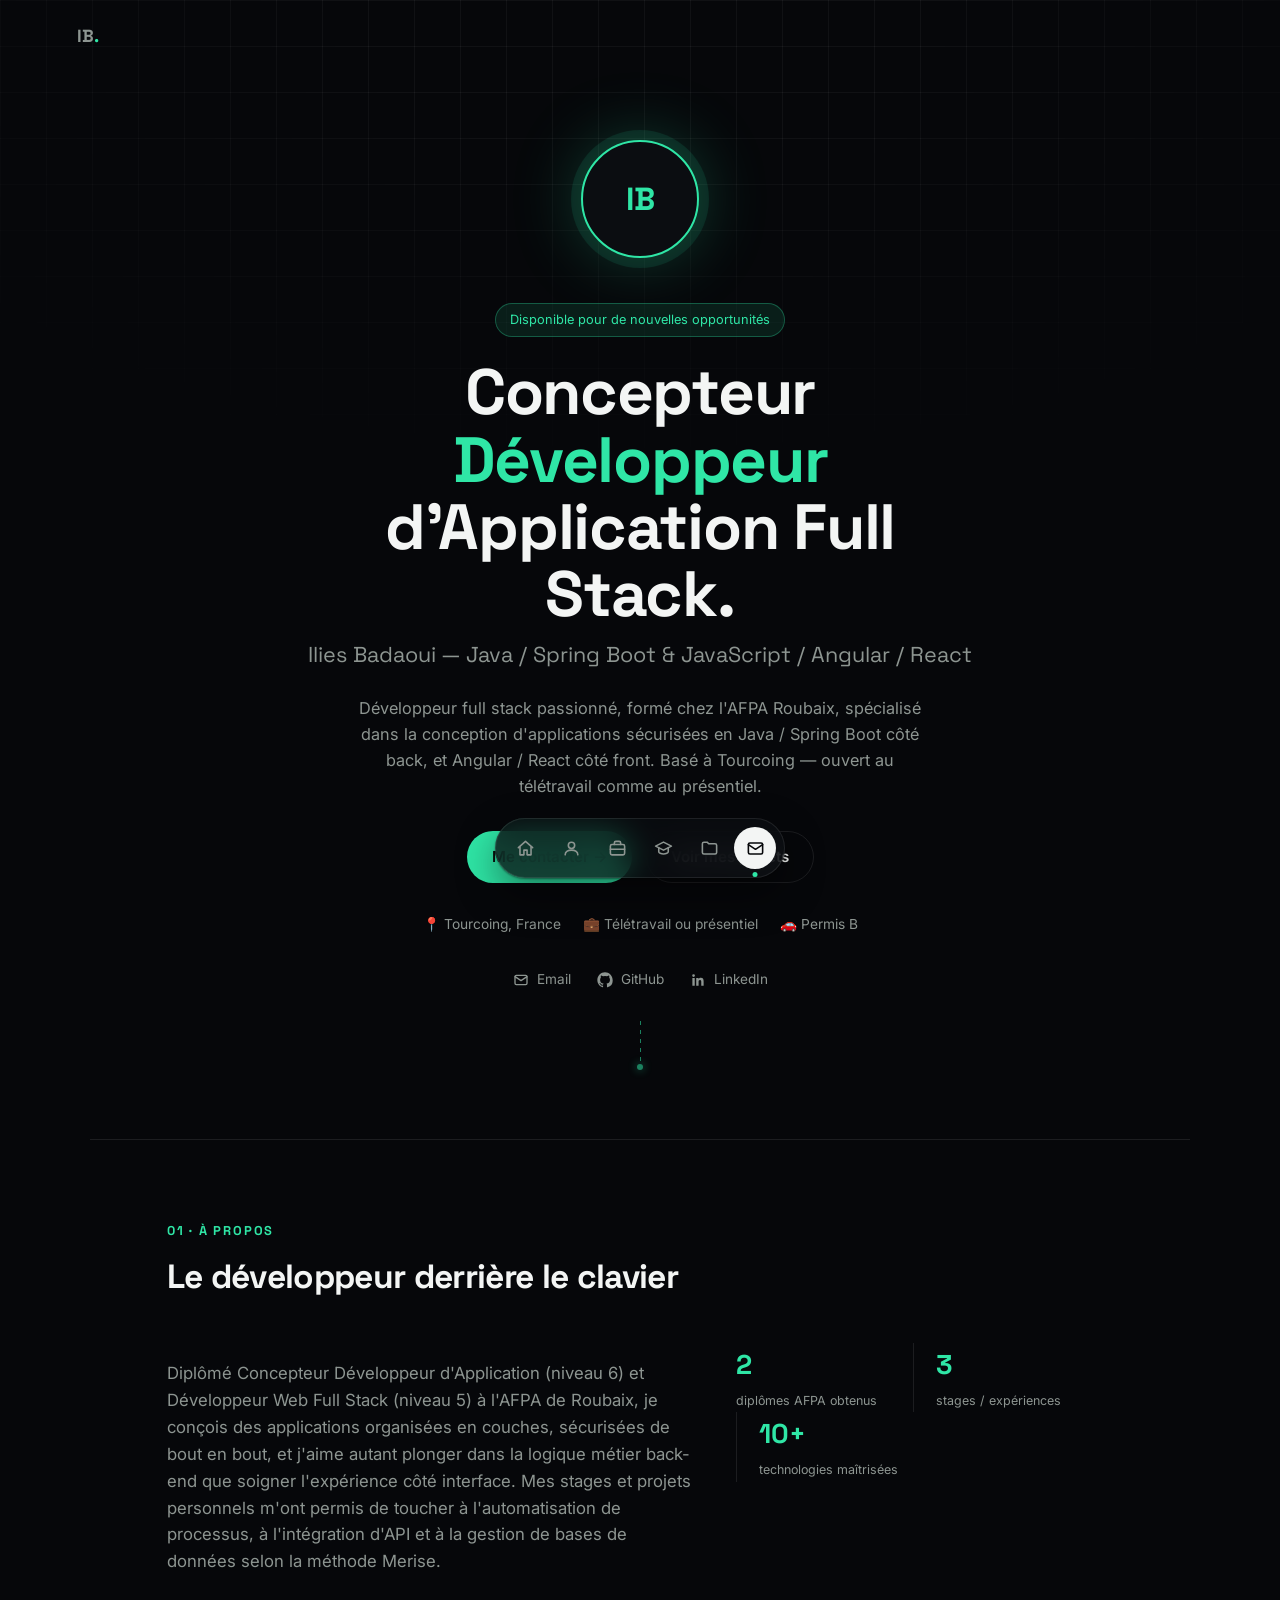
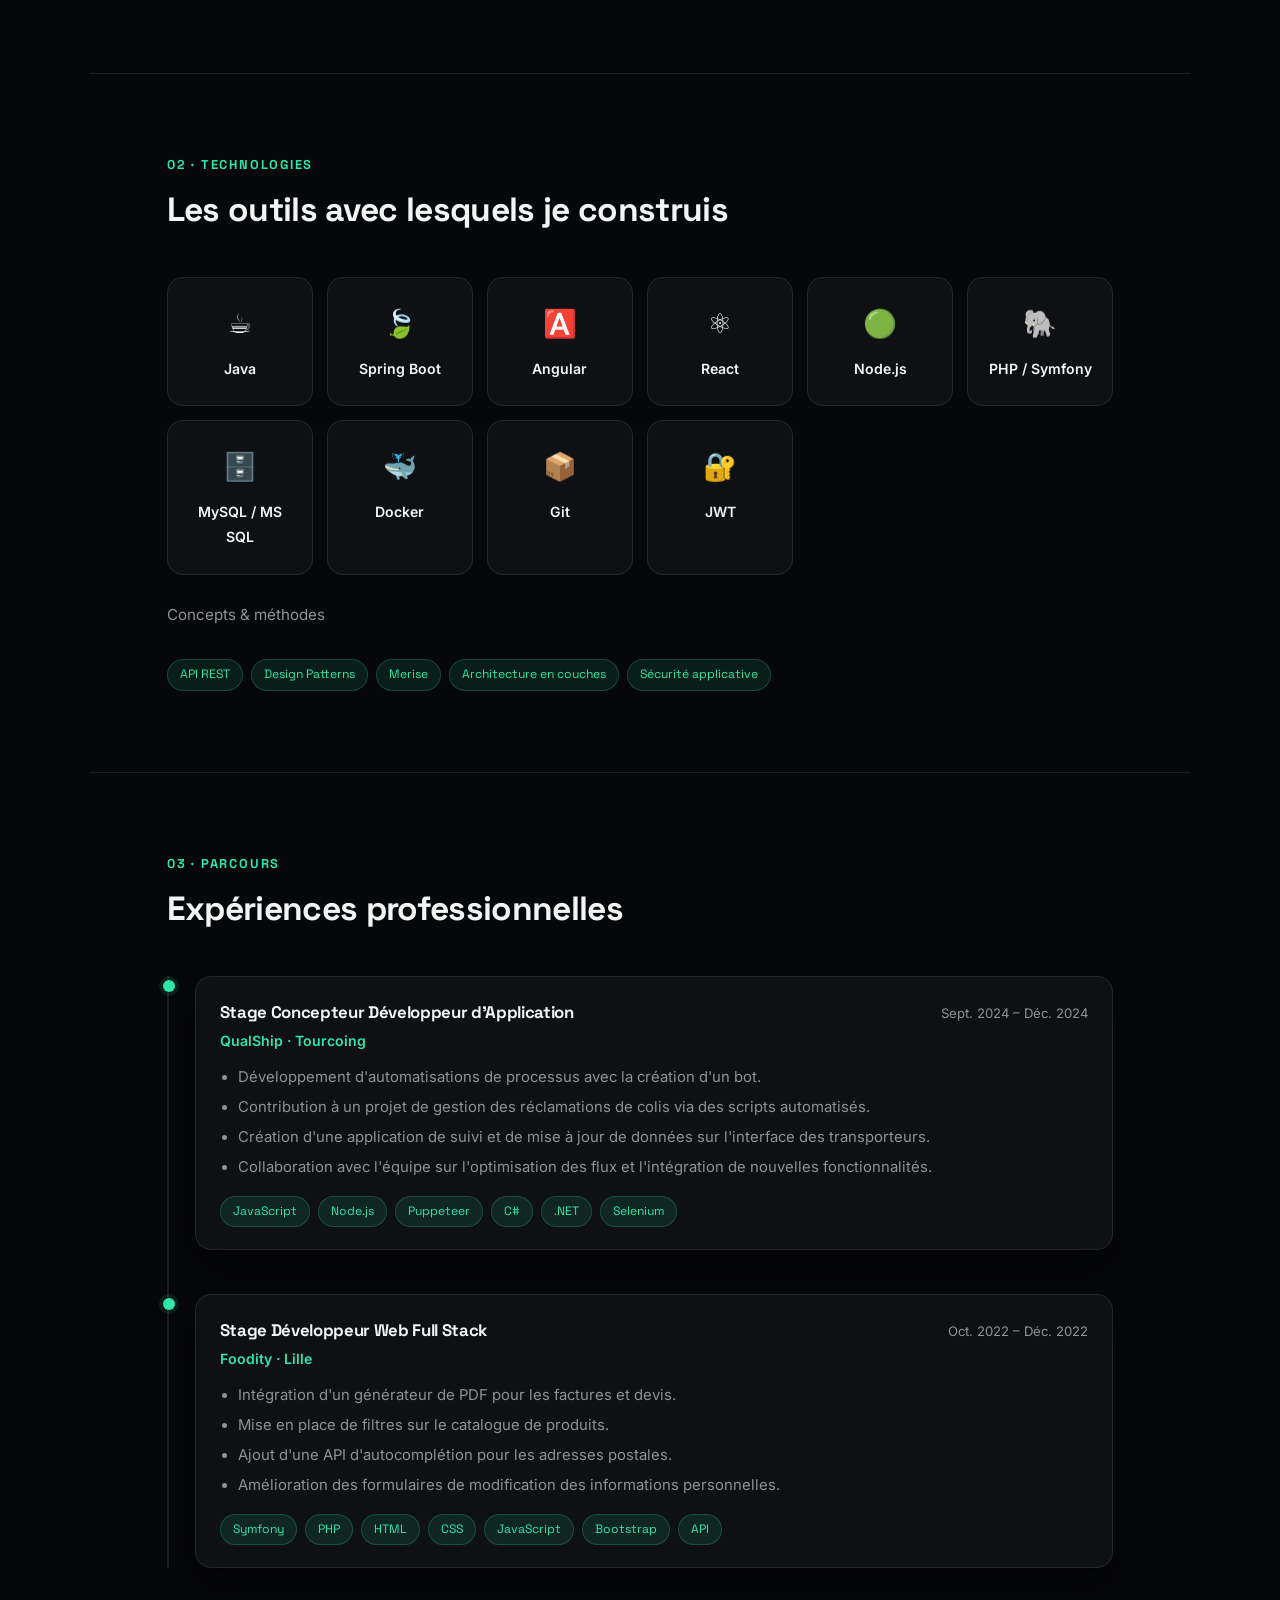
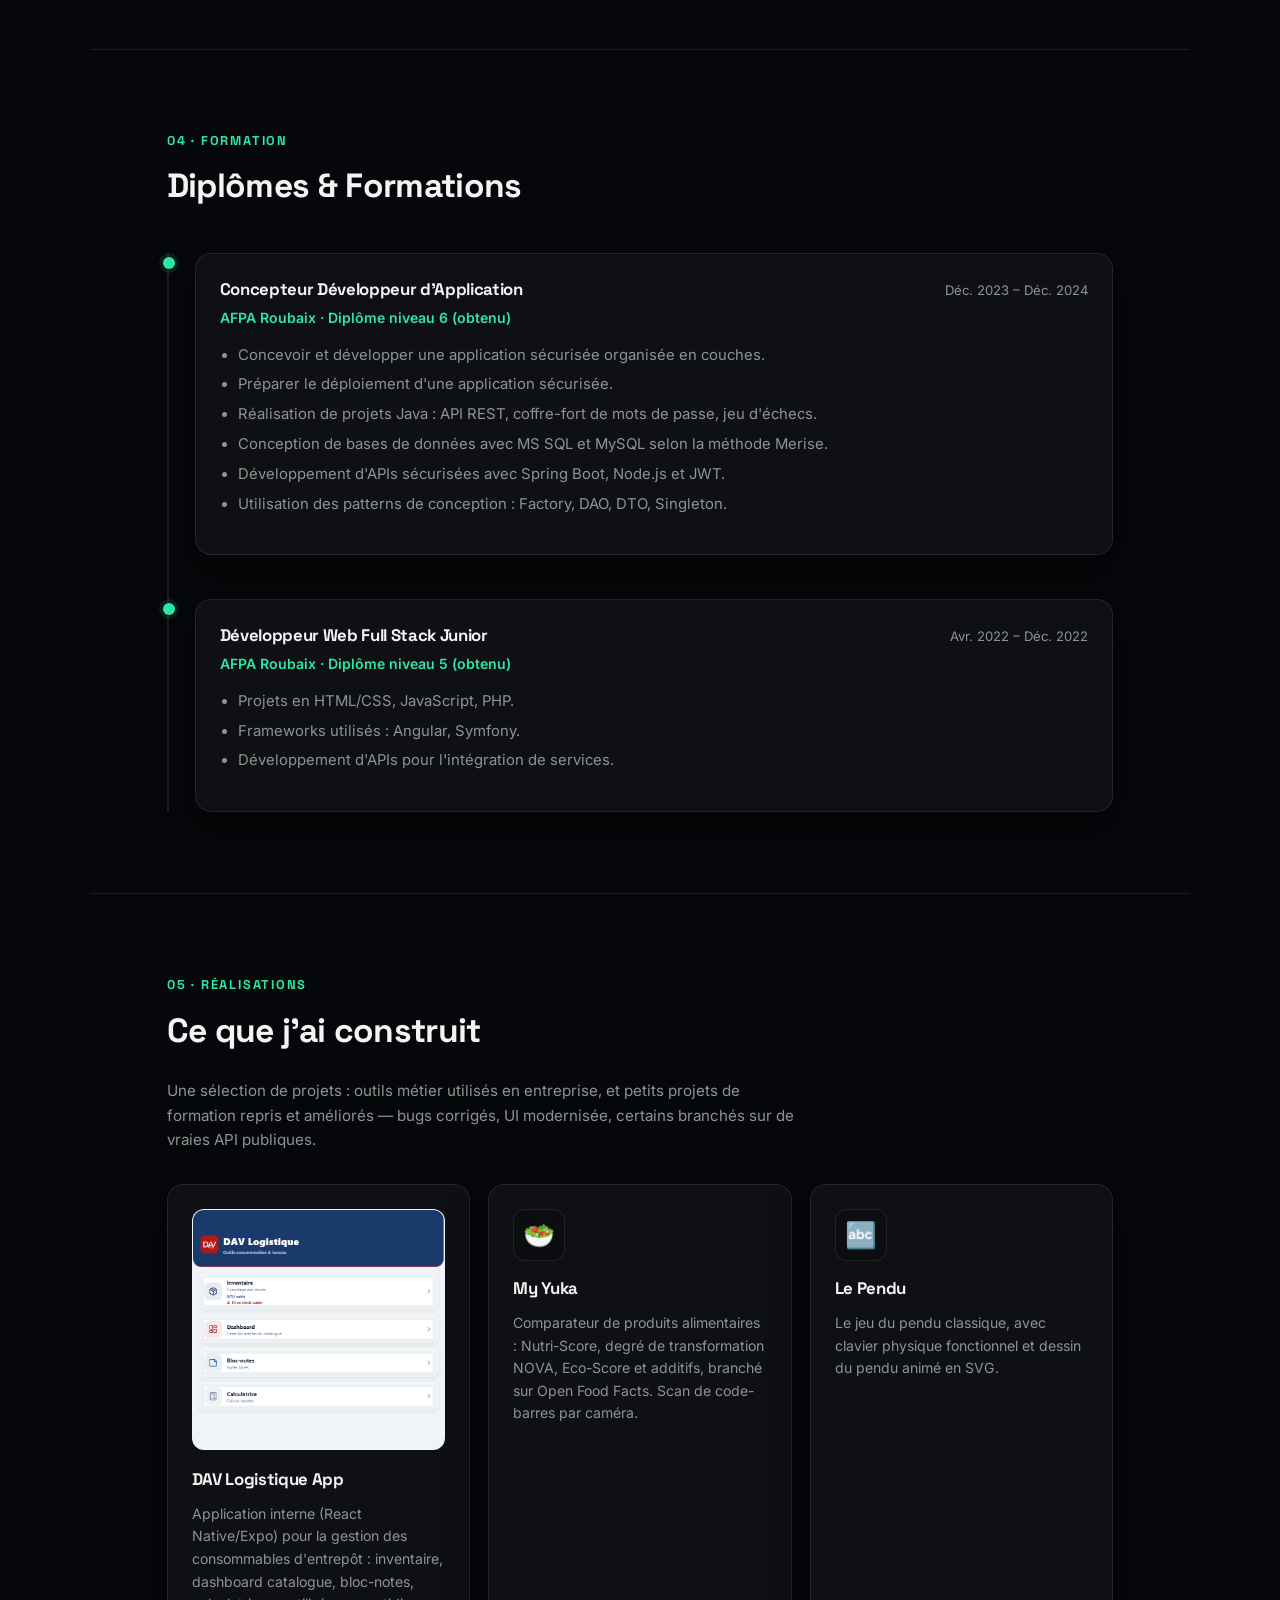
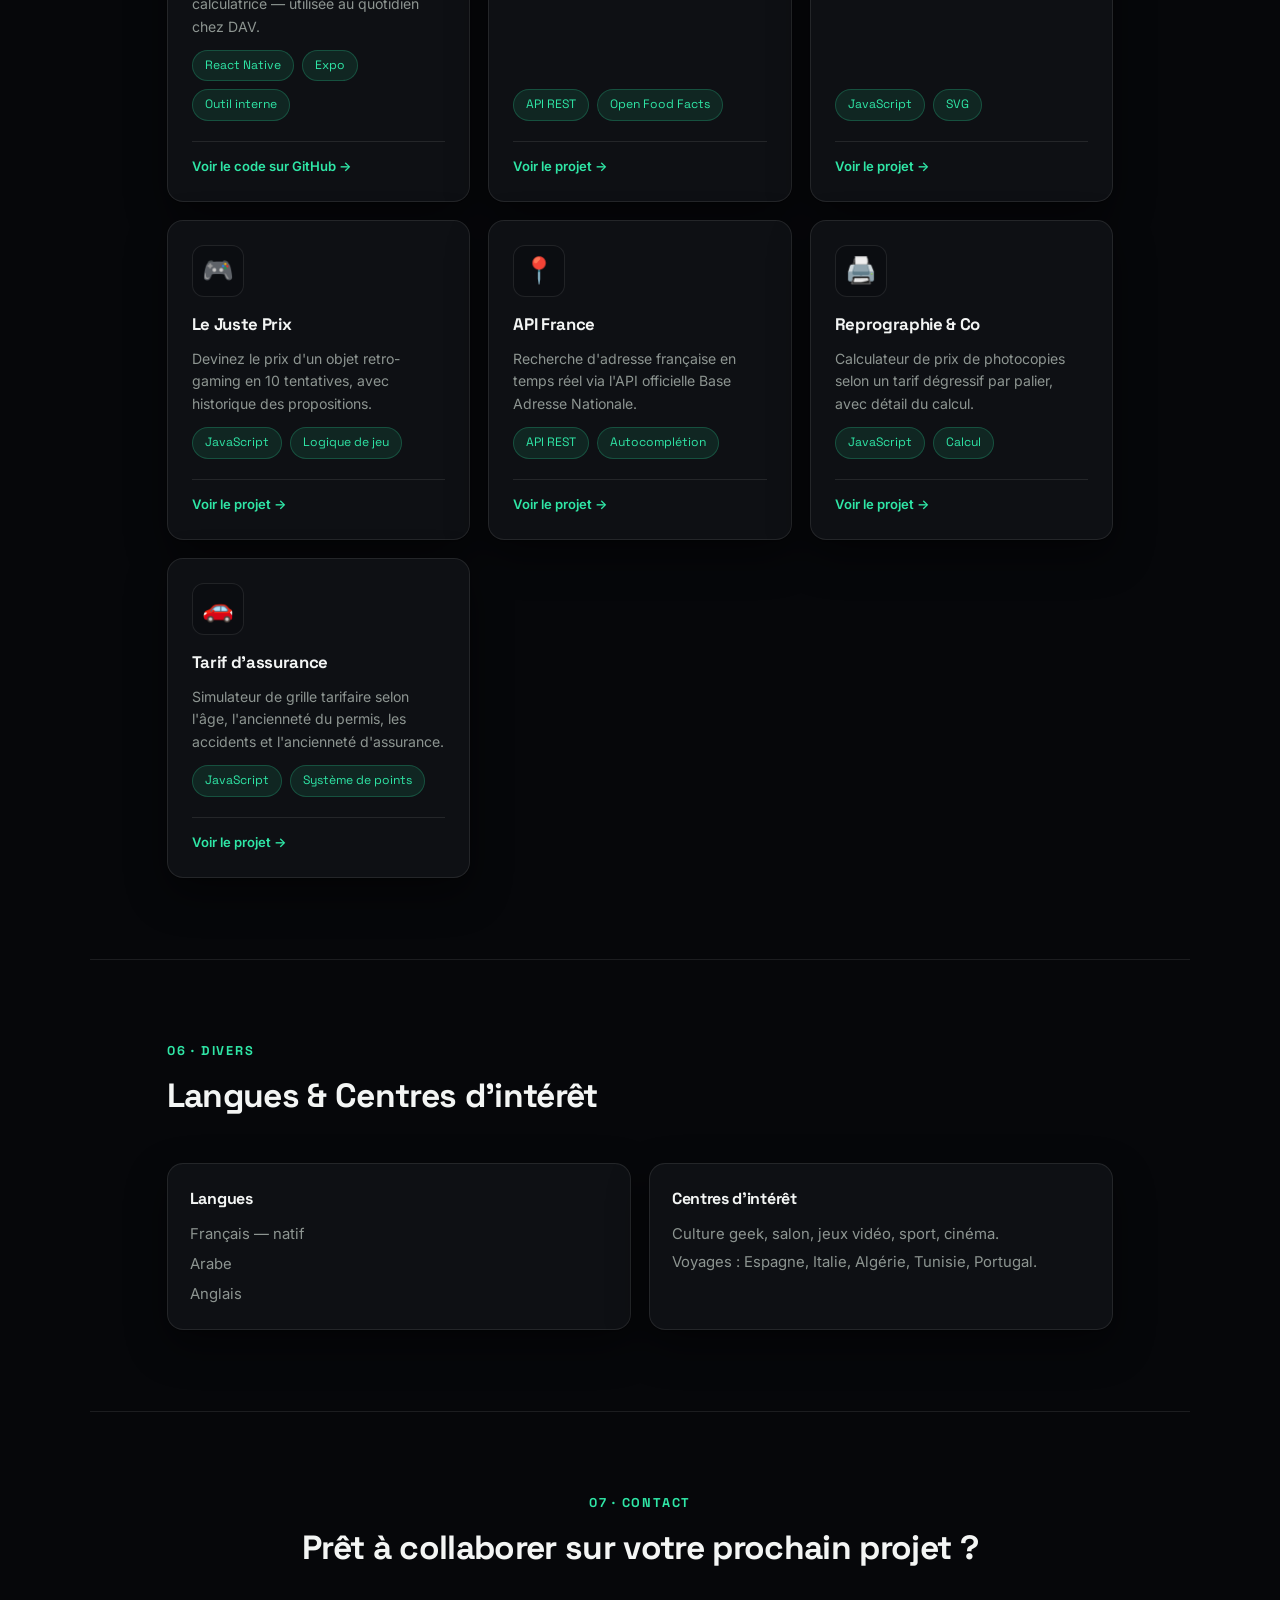
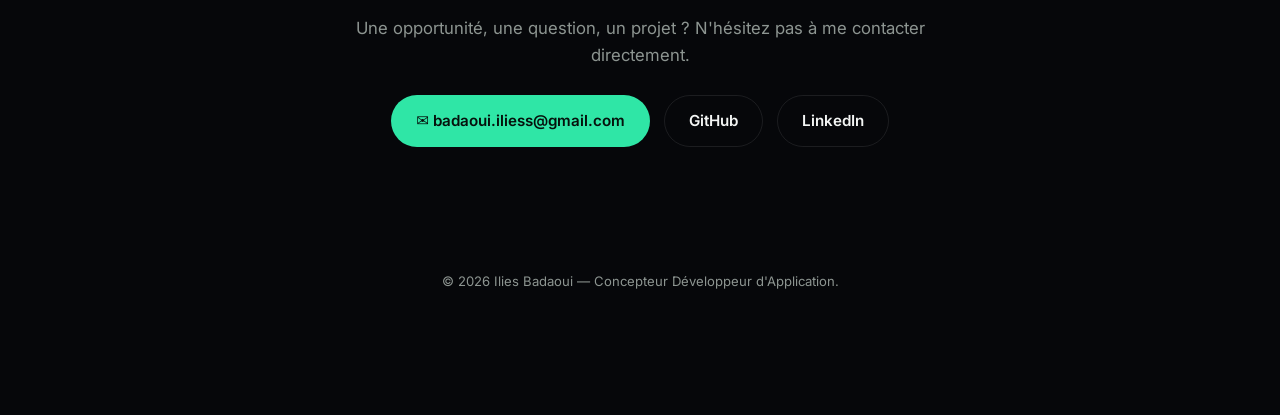
==== commit c4e22c99: "Lie la carte DAV Logistique App a son depot GitHub Co-Authored-By: Claude Sonnet 5 <noreply@anthropi" ====
--- a/index.html
+++ b/index.html
@@ -216,13 +216,13 @@
     </p>
     <div class="projects-grid">
 
-      <div class="project-card reveal is-external">
+      <a href="https://github.com/ilies-badaoui/dav-logistique-app" target="_blank" rel="noopener" class="project-card reveal is-external">
         <div class="project-card-shot"><img src="assets/dav-app-home.png" alt="Écran d'accueil de l'application DAV Logistique" loading="lazy"></div>
         <h3>DAV Logistique App</h3>
         <p>Application interne (React Native/Expo) pour la gestion des consommables d'entrepôt : inventaire, dashboard catalogue, bloc-notes, calculatrice — utilisée au quotidien chez DAV.</p>
         <div class="tags"><span>React Native</span><span>Expo</span><span>Outil interne</span></div>
-        <span class="project-card-link">Outil interne · usage professionnel chez DAV</span>
-      </div>
+        <span class="project-card-link">Voir le code sur GitHub →</span>
+      </a>
 
       <a href="projects/my-yuka.html" class="project-card reveal">
         <div class="project-card-icon">🥗</div>
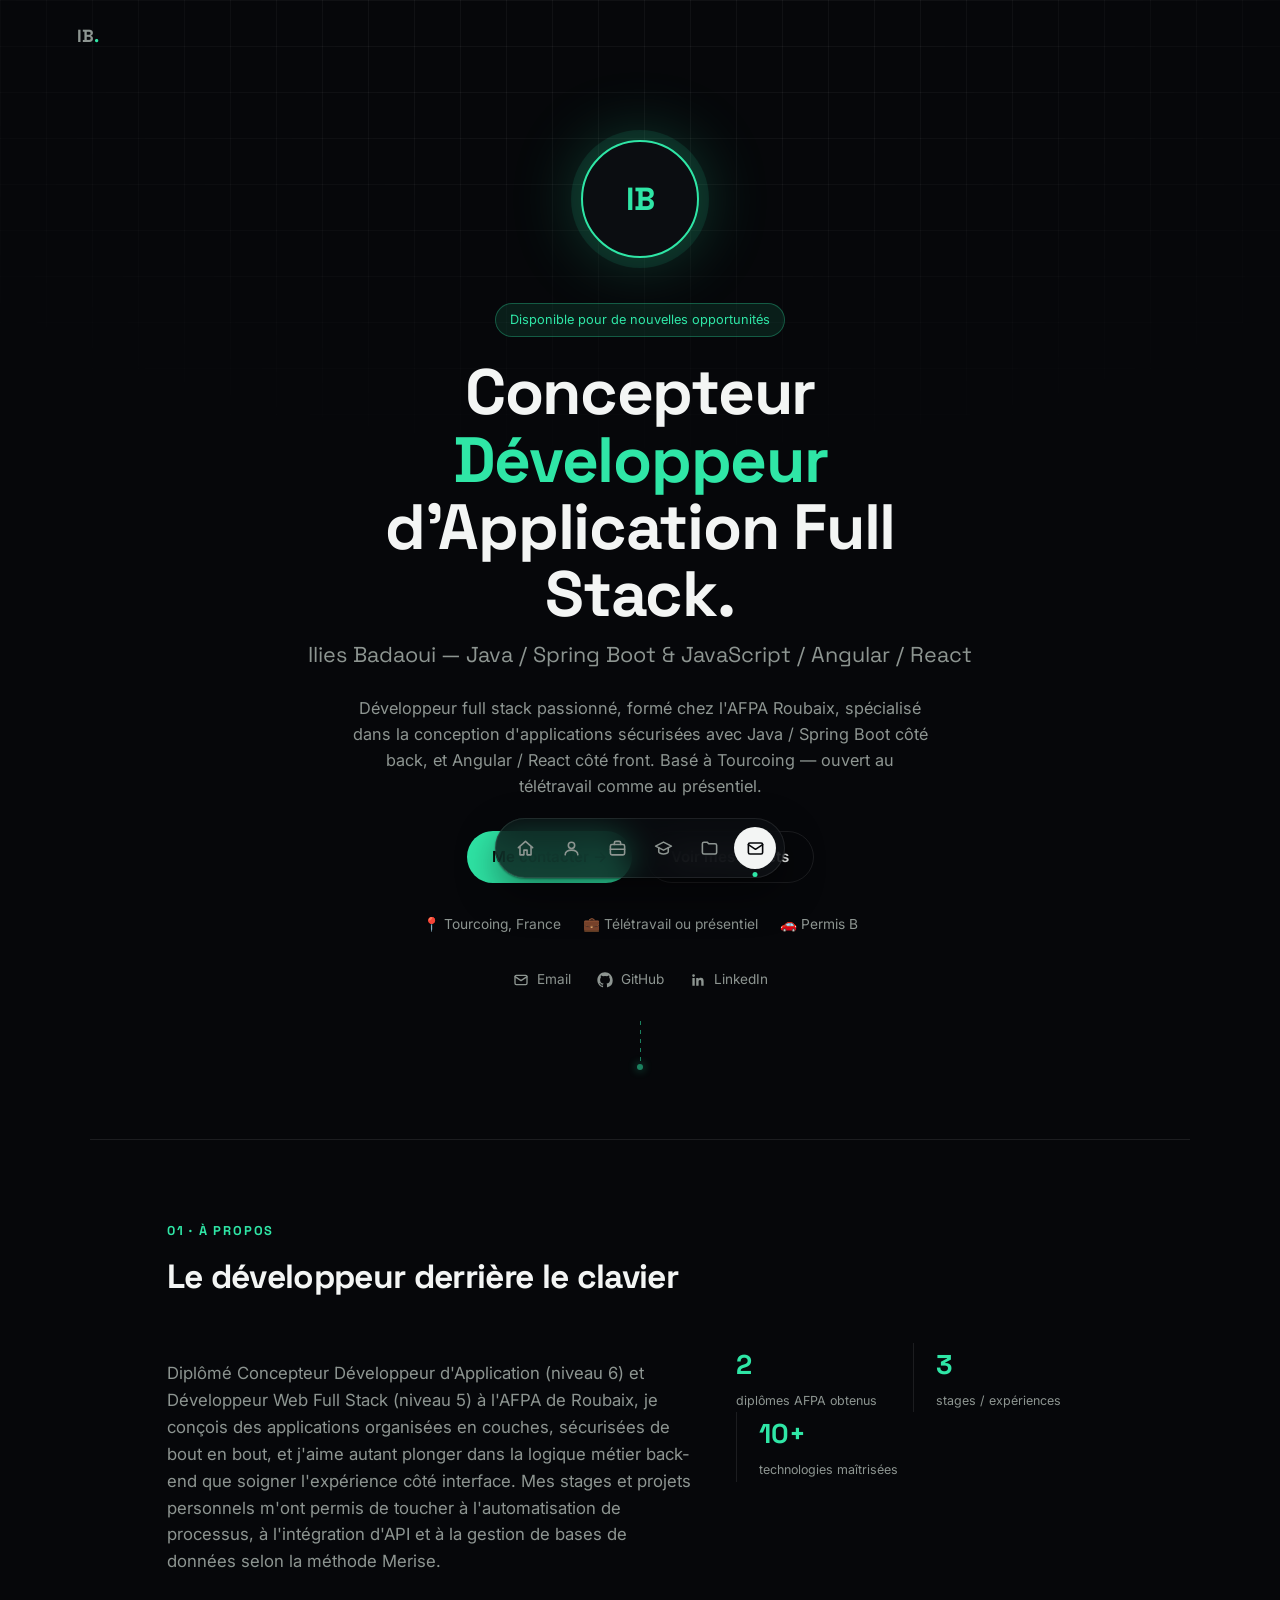
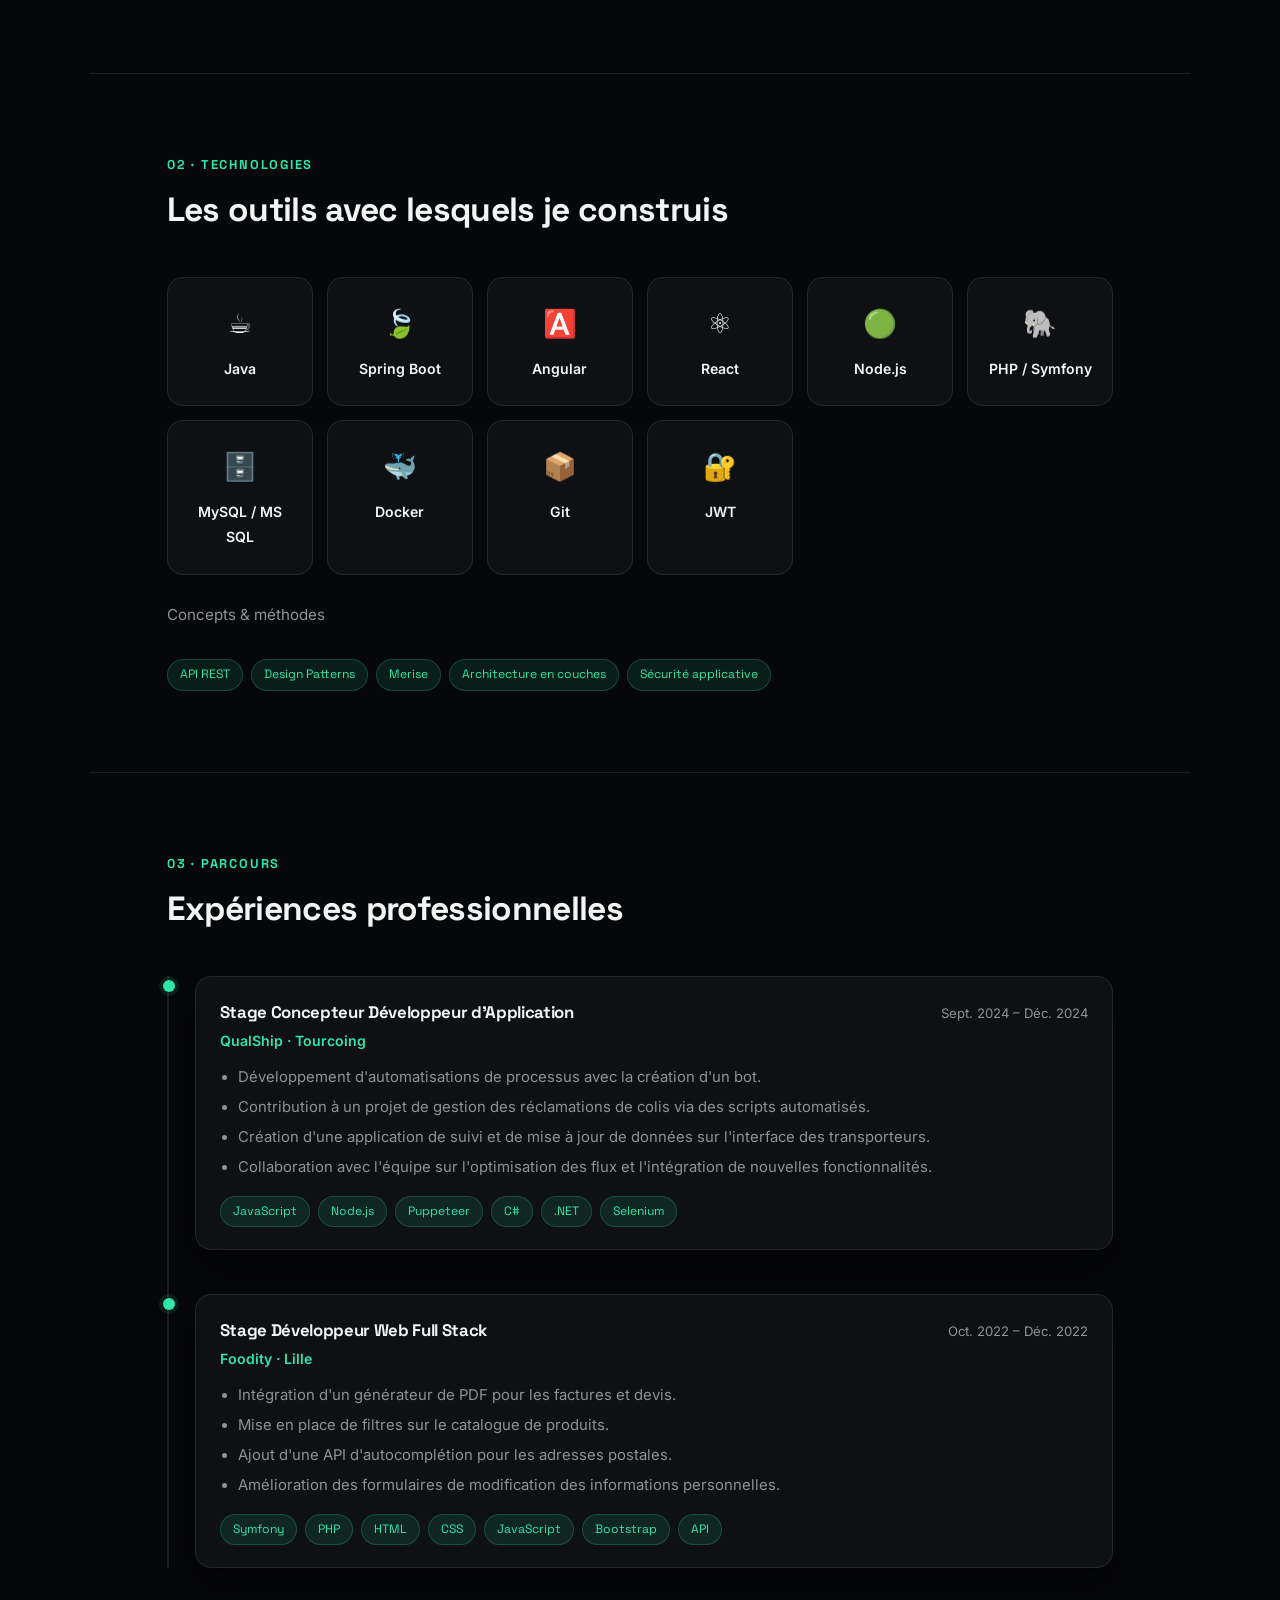
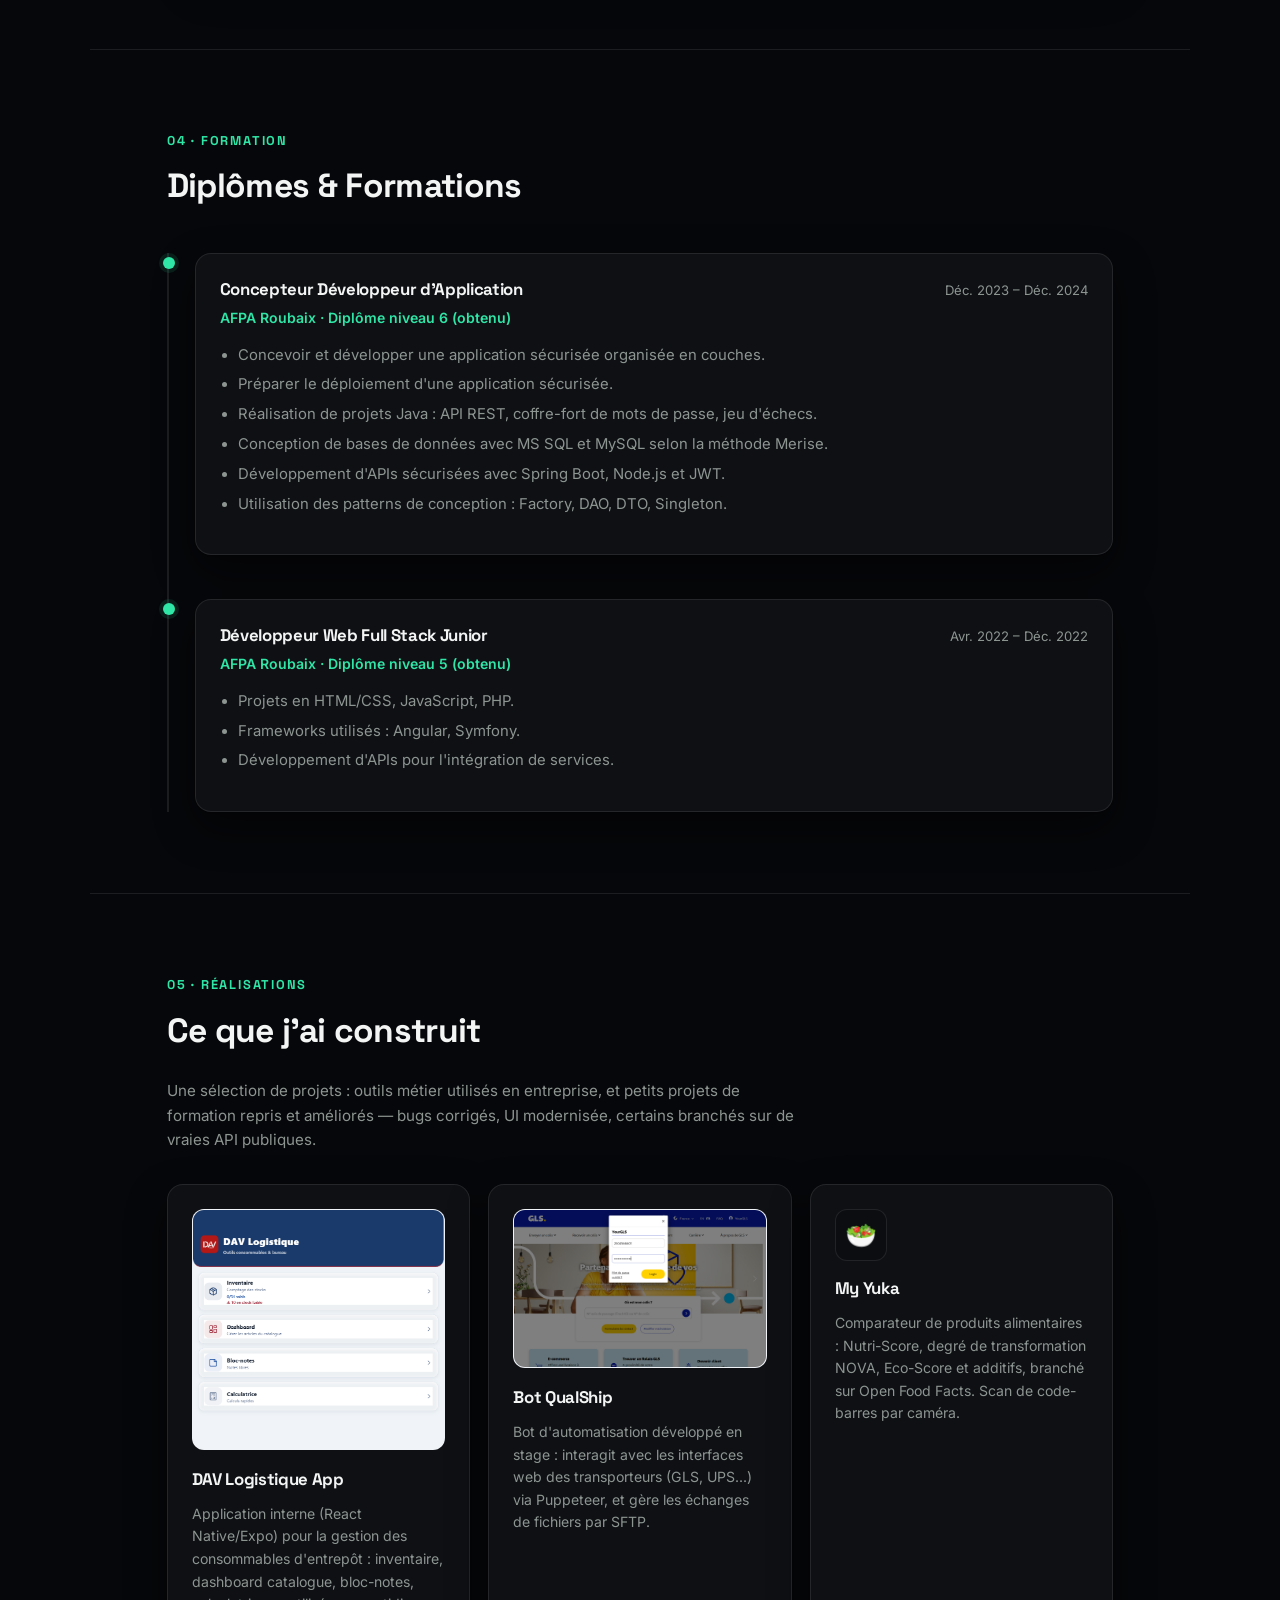
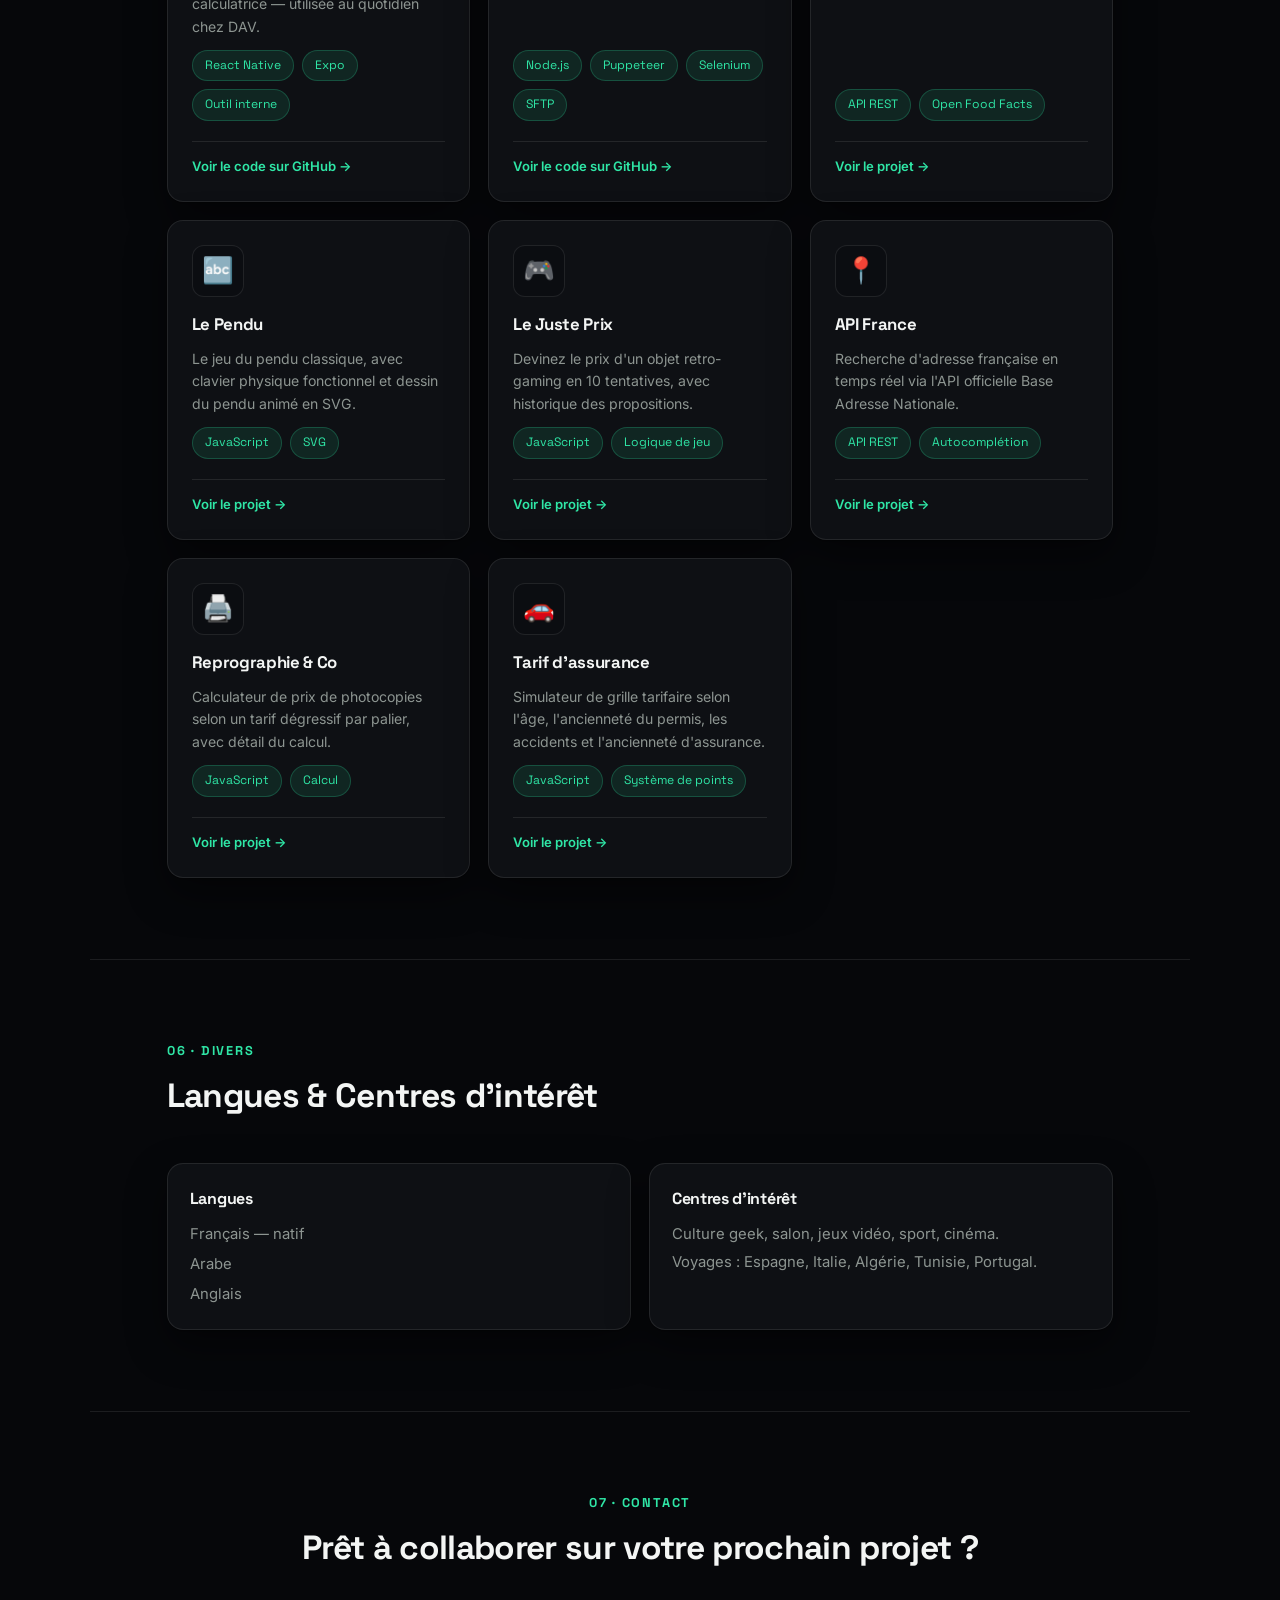
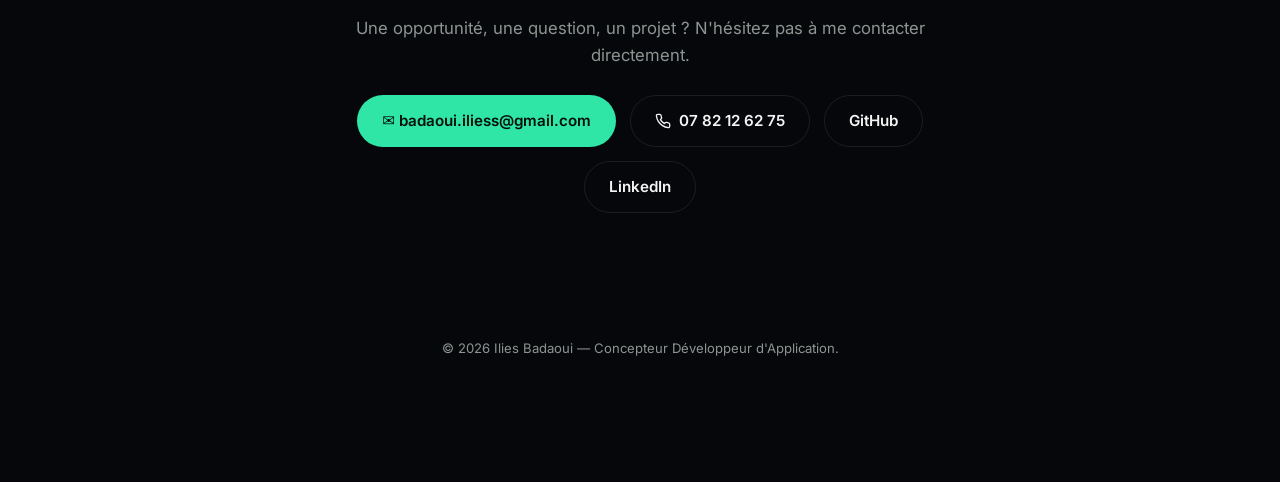
==== commit 9b8431b2: "maj" ====
--- a/index.html
+++ b/index.html
@@ -28,7 +28,7 @@
     <p class="hero-role reveal">Ilies Badaoui — Java / Spring Boot &amp; JavaScript / Angular / React</p>
     <p class="hero-text reveal">
       Développeur full stack passionné, formé chez l'AFPA Roubaix, spécialisé dans la conception
-      d'applications sécurisées en Java / Spring Boot côté back, et Angular / React côté front.
+      d'applications sécurisées avec Java / Spring Boot côté back, et Angular / React côté front.
       Basé à Tourcoing — ouvert au télétravail comme au présentiel.
     </p>
     <div class="hero-cta reveal">
@@ -221,6 +221,14 @@
         <h3>DAV Logistique App</h3>
         <p>Application interne (React Native/Expo) pour la gestion des consommables d'entrepôt : inventaire, dashboard catalogue, bloc-notes, calculatrice — utilisée au quotidien chez DAV.</p>
         <div class="tags"><span>React Native</span><span>Expo</span><span>Outil interne</span></div>
+        <span class="project-card-link">Voir le code sur GitHub →</span>
+      </a>
+
+      <a href="https://github.com/ilies-badaoui/bot-quali_ship" target="_blank" rel="noopener" class="project-card reveal is-external">
+        <div class="project-card-shot"><img src="assets/bot-qualiship-gls.png" alt="Automatisation de connexion à l'interface transporteur GLS par le bot QualShip" loading="lazy"></div>
+        <h3>Bot QualShip</h3>
+        <p>Bot d'automatisation développé en stage : interagit avec les interfaces web des transporteurs (GLS, UPS...) via Puppeteer, et gère les échanges de fichiers par SFTP.</p>
+        <div class="tags"><span>Node.js</span><span>Puppeteer</span><span>Selenium</span><span>SFTP</span></div>
         <span class="project-card-link">Voir le code sur GitHub →</span>
       </a>
 
@@ -306,6 +314,10 @@
       <p>Une opportunité, une question, un projet ? N'hésitez pas à me contacter directement.</p>
       <div class="contact-links">
         <a href="mailto:badaoui.iliess@gmail.com" class="btn btn-primary">✉️ badaoui.iliess@gmail.com</a>
+        <a href="tel:+33782126275" class="btn btn-ghost">
+          <svg viewBox="0 0 24 24" width="16" height="16" fill="none" stroke="currentColor" stroke-width="2" stroke-linecap="round" stroke-linejoin="round"><path d="M22 16.92v3a2 2 0 0 1-2.18 2 19.79 19.79 0 0 1-8.63-3.07 19.5 19.5 0 0 1-6-6 19.79 19.79 0 0 1-3.07-8.67A2 2 0 0 1 4.11 2h3a2 2 0 0 1 2 1.72c.127.96.361 1.903.7 2.81a2 2 0 0 1-.45 2.11L8.09 9.91a16 16 0 0 0 6 6l1.27-1.27a2 2 0 0 1 2.11-.45c.907.339 1.85.573 2.81.7A2 2 0 0 1 22 16.92z"/></svg>
+          07 82 12 62 75
+        </a>
         <a href="https://github.com/ilies-badaoui" class="btn btn-ghost" target="_blank" rel="noopener">GitHub</a>
         <a href="https://www.linkedin.com/in/ilies-badaoui-7b2420237/" class="btn btn-ghost" target="_blank" rel="noopener">LinkedIn</a>
       </div>
